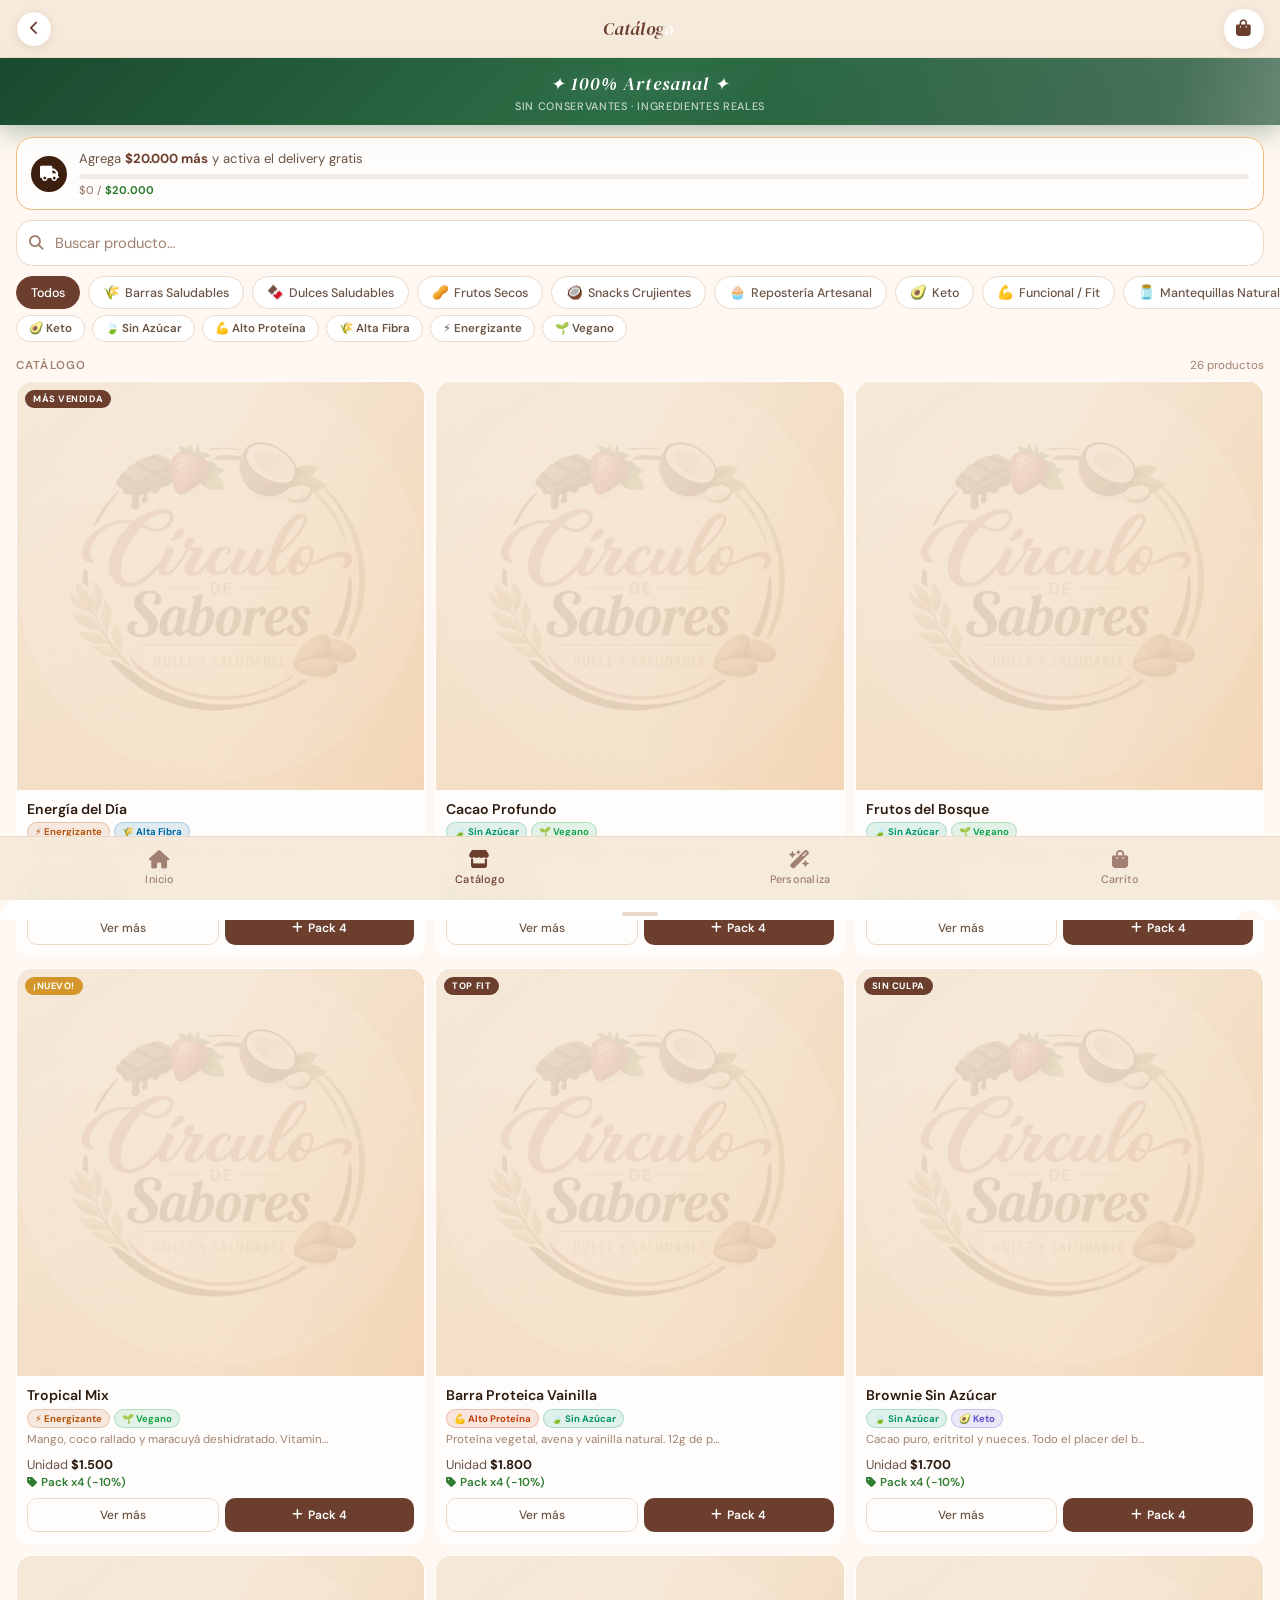
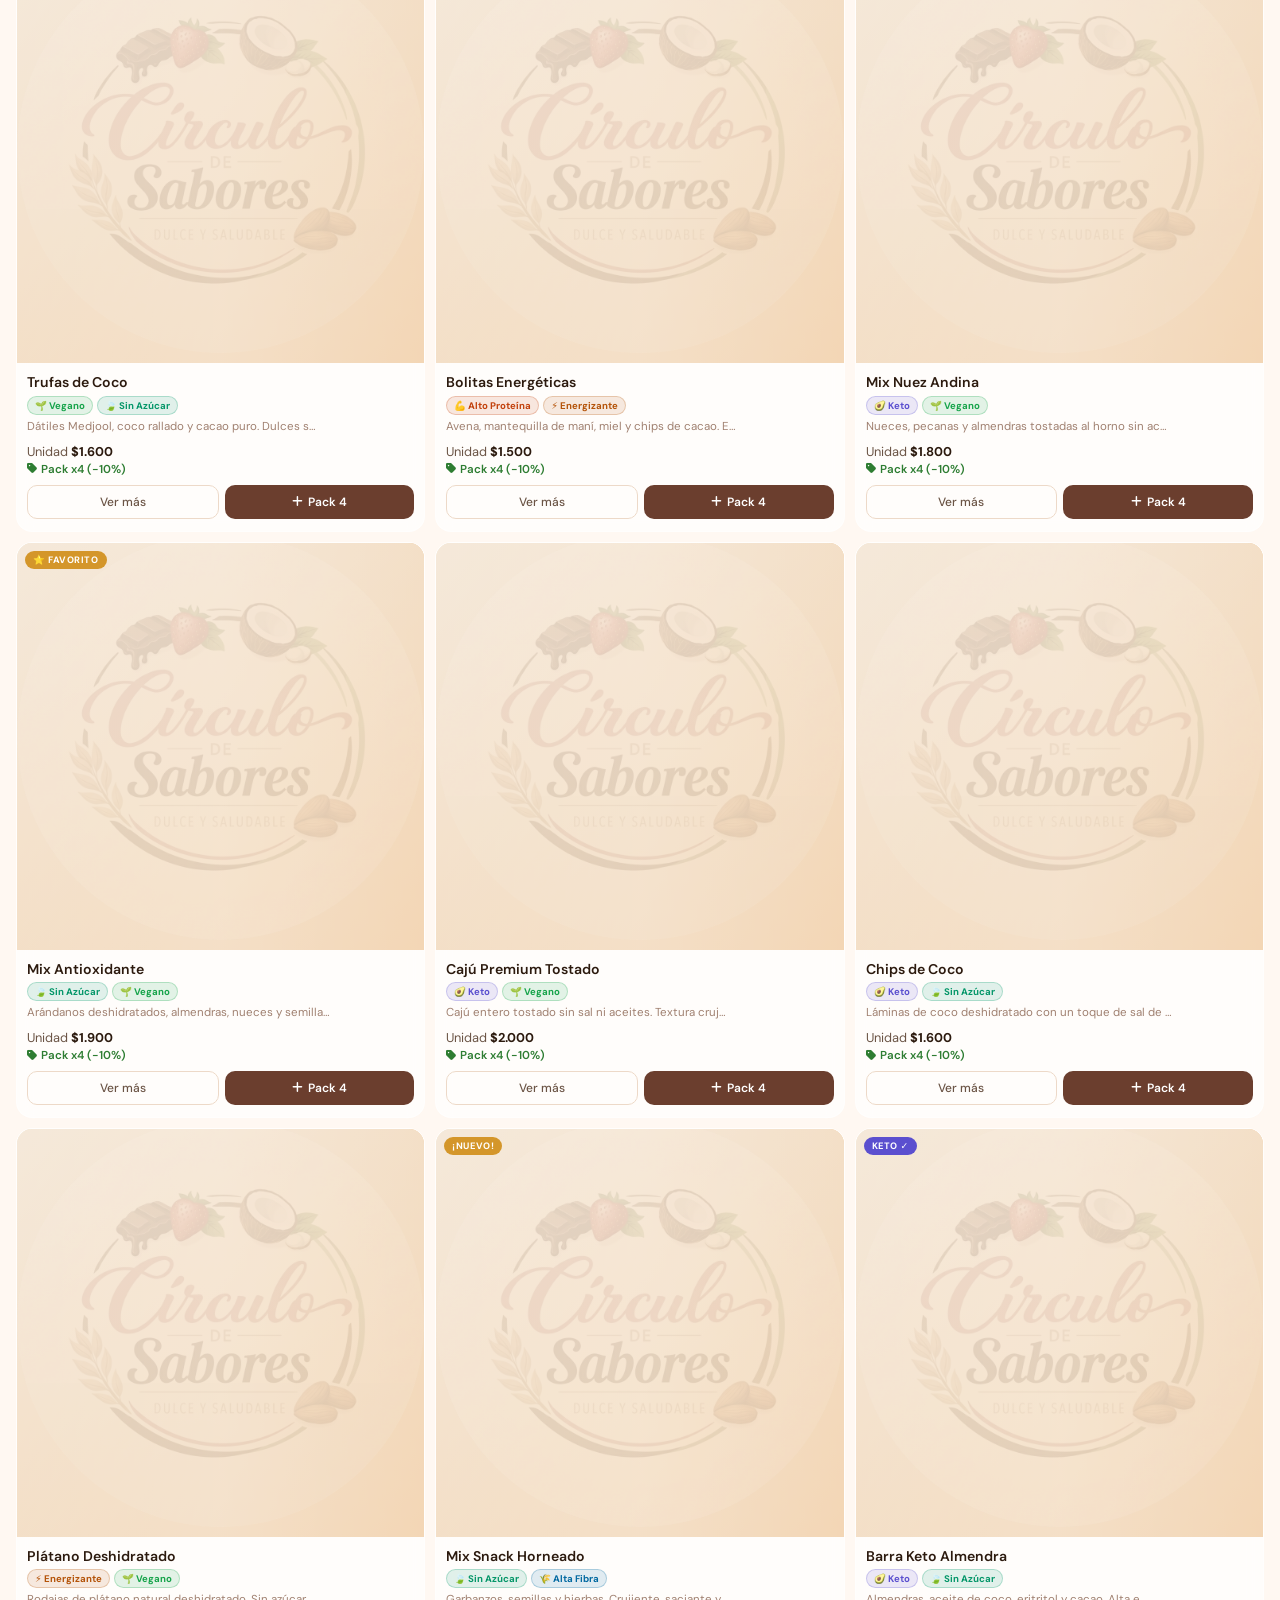
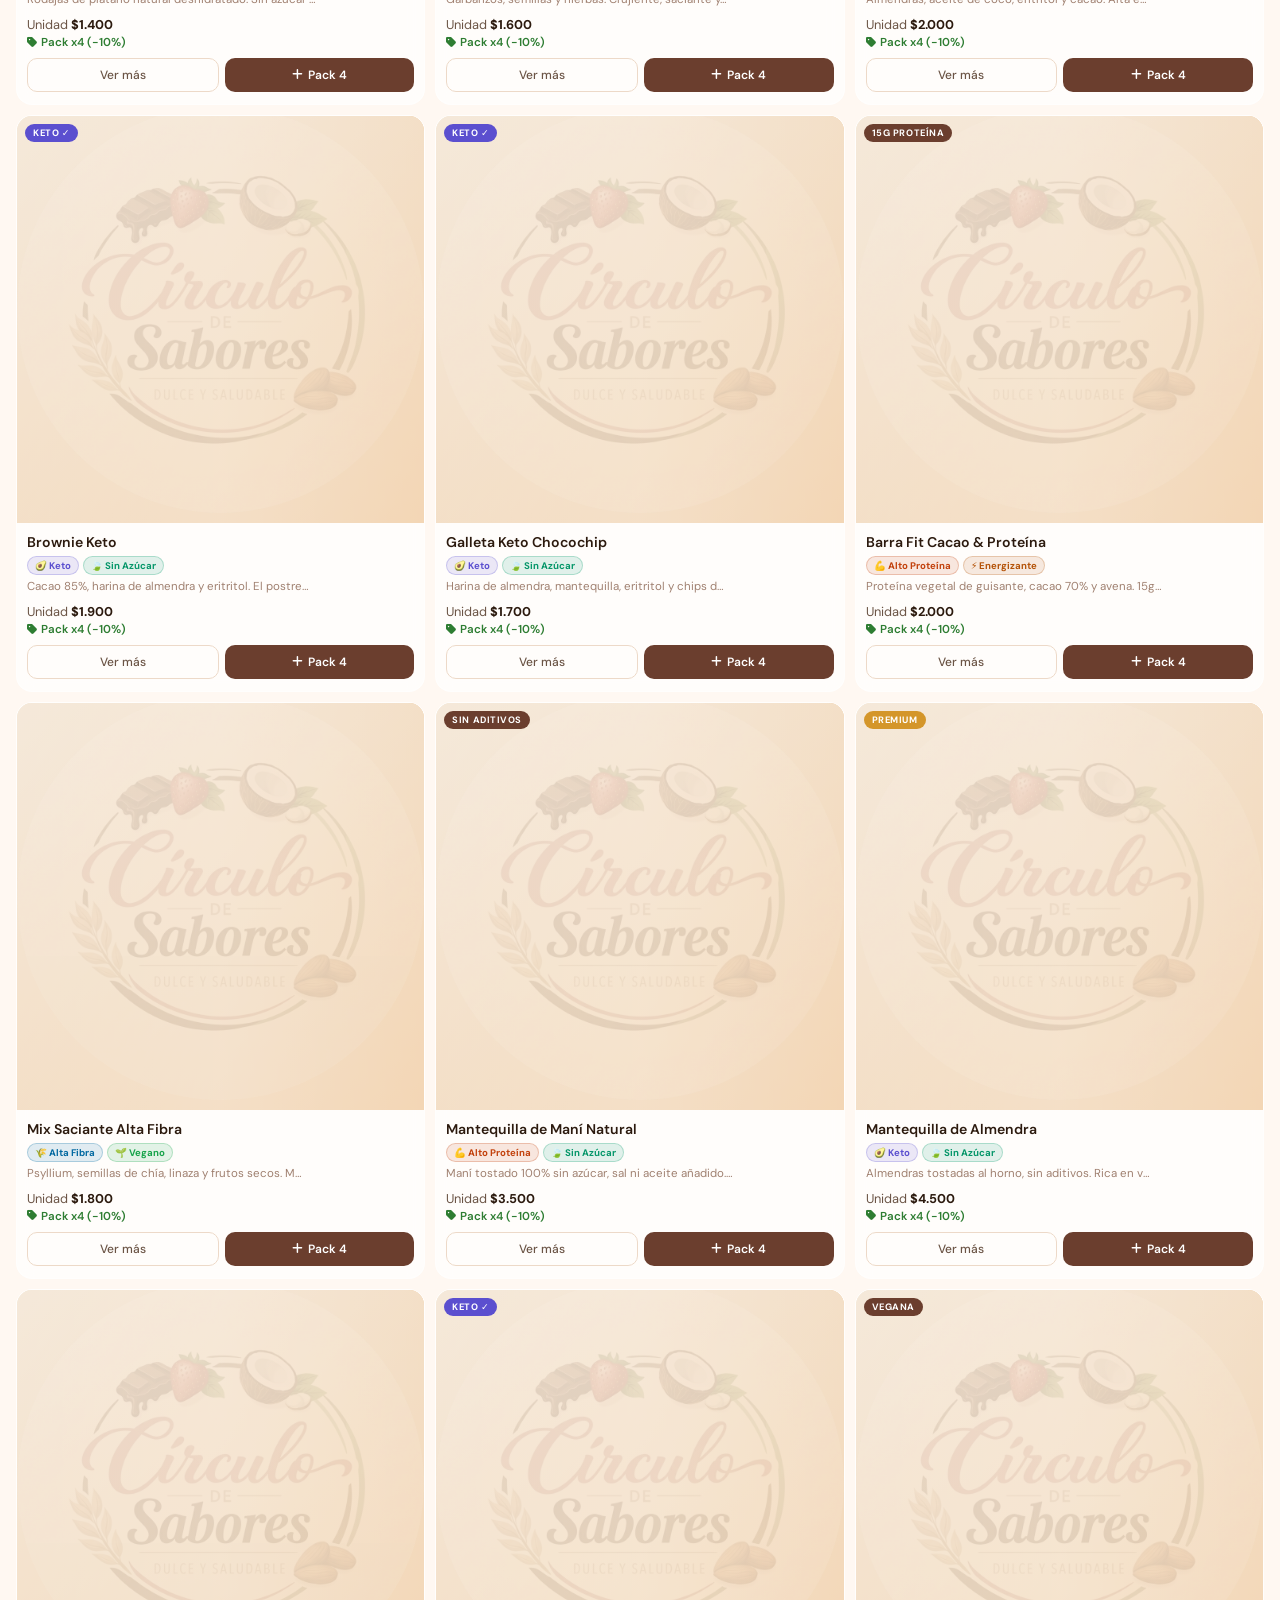
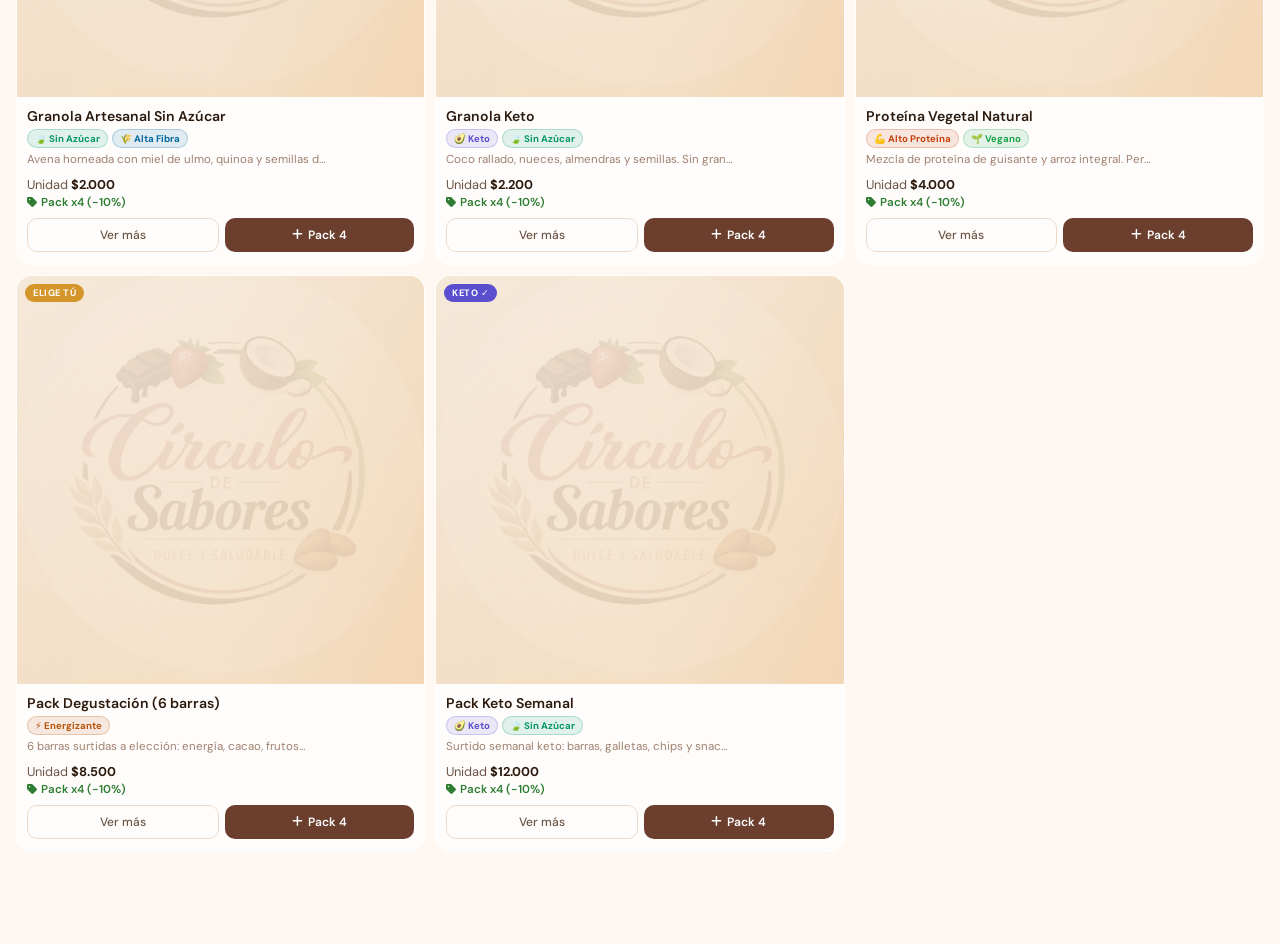
==== catalogo.html @ 99e98759 "Add files via upload" ====
<!DOCTYPE html>
<html lang="es">
<head>
  <meta charset="UTF-8" />
  <meta name="viewport" content="width=device-width, initial-scale=1.0, maximum-scale=1.0, user-scalable=no" />
  <meta name="theme-color" content="#F5E9DA" />
  <meta name="apple-mobile-web-app-capable" content="yes" />
  <title>Catálogo — Círculo de Sabores</title>
  <link rel="preconnect" href="https://fonts.googleapis.com" />
  <link rel="preconnect" href="https://fonts.gstatic.com" crossorigin />
  <link href="https://fonts.googleapis.com/css2?family=DM+Serif+Display:ital@0;1&family=DM+Sans:wght@300;400;500;600&display=swap" rel="stylesheet" />
  <link rel="stylesheet" href="https://cdnjs.cloudflare.com/ajax/libs/font-awesome/6.5.0/css/all.min.css" />
  <link rel="stylesheet" href="styles.css" />
  <style>
    html, body { overflow: auto !important; height: auto !important; }
    .page-scroll { padding-top: var(--navbar-h); padding-bottom: calc(var(--footer-h) + 8px); min-height: 100vh; background: var(--bg); }
    .nav-back-btn { width:36px;height:36px;border-radius:50%;background:var(--surface);border:1px solid var(--border);display:flex;align-items:center;justify-content:center;color:var(--primary);font-size:.88rem;box-shadow:var(--shadow-s);text-decoration:none; }
    .delivery-banner { margin: 12px 16px 0; }
    .sticky-filters { position:sticky;top:var(--navbar-h);z-index:50;background:var(--bg);padding-bottom:4px; }
    .delivery-highlight { color:var(--success); }
    /* modal */
    .modal-backdrop { position:fixed;inset:0;background:rgba(0,0,0,.48);z-index:400;display:none;backdrop-filter:blur(3px);-webkit-backdrop-filter:blur(3px); }
    .modal-backdrop.open { display:block; }
    .product-modal { position:fixed;bottom:0;left:0;right:0;background:var(--surface);border-radius:var(--r-l) var(--r-l) 0 0;z-index:401;max-height:92vh;overflow-y:auto;transform:translateY(100%);transition:transform .35s cubic-bezier(.4,0,.2,1);scrollbar-width:none;padding-bottom:env(safe-area-inset-bottom); }
    .product-modal::-webkit-scrollbar { display:none; }
    .product-modal.open { transform:translateY(0); }
    .modal-handle-wrap { display:flex;justify-content:center;padding:12px 0 4px;position:sticky;top:0;background:var(--surface);z-index:2; }
    .modal-handle { width:36px;height:4px;border-radius:2px;background:var(--border); }
    .modal-close-btn { position:absolute;top:10px;right:14px;width:32px;height:32px;border-radius:50%;background:var(--bg);color:var(--text-3);display:flex;align-items:center;justify-content:center;font-size:.85rem;z-index:3; }
    .modal-img { width:100%;aspect-ratio:4/3;background:linear-gradient(140deg,var(--navbar) 0%,var(--accent-l) 100%);overflow:hidden;position:relative;display:flex;align-items:center;justify-content:center; }
    .modal-img img { width:100%;height:100%;object-fit:cover;position:absolute;inset:0; }
    .modal-body { padding:18px 16px 24px; }
    /* footer nav */
    .page-footer-nav { position:fixed;bottom:0;left:0;right:0;height:var(--footer-h);background:rgba(245,233,218,.95);backdrop-filter:blur(8px);-webkit-backdrop-filter:blur(8px);display:flex;align-items:center;justify-content:space-around;border-top:1px solid var(--border);z-index:100;padding-bottom:env(safe-area-inset-bottom); }
    .page-foot-btn { flex:1;height:100%;display:flex;flex-direction:column;align-items:center;justify-content:center;gap:3px;color:var(--text-3);font-size:.68rem;font-weight:500;letter-spacing:.02em;position:relative;text-decoration:none; }
    .page-foot-btn i { font-size:1.15rem; }
    .page-foot-btn.active { color:var(--primary); }
    .page-foot-badge { position:absolute;top:8px;right:calc(50% - 18px);min-width:16px;height:16px;background:var(--primary);color:#fff;border-radius:8px;font-size:.6rem;font-weight:700;display:flex;align-items:center;justify-content:center;padding:0 3px; }
    .page-foot-badge.hidden { display:none; }
    /* artesanal */
    .artesanal-block { position:relative;overflow:hidden;background:linear-gradient(135deg,#1a4a2e 0%,#2d6e46 50%,#1a4a2e 100%);padding:14px 20px 12px;display:flex;flex-direction:column;align-items:center;justify-content:center;text-align:center;gap:3px;animation:artesanal-levitate 3.2s ease-in-out infinite;box-shadow:0 6px 28px rgba(26,74,46,.35); }
    .artesanal-shimmer { position:absolute;inset:0;z-index:1;pointer-events:none;background:linear-gradient(105deg,transparent 30%,rgba(255,255,255,.18) 46%,rgba(255,255,255,.32) 50%,rgba(255,255,255,.18) 54%,transparent 70%);background-size:200% 100%;animation:shimmer-slide 2.8s ease-in-out infinite; }
    @keyframes shimmer-slide { 0%{background-position:200% 0}100%{background-position:-200% 0} }
    @keyframes artesanal-levitate { 0%,100%{transform:translateY(0);box-shadow:0 6px 28px rgba(26,74,46,.35)}50%{transform:translateY(-3px);box-shadow:0 12px 38px rgba(26,74,46,.48)} }
    .artesanal-text { position:relative;z-index:2;font-family:var(--font-display);font-style:italic;font-size:1.1rem;color:#fff;text-shadow:0 0 20px rgba(255,255,255,.3); }
    .artesanal-sub { position:relative;z-index:2;font-size:.68rem;color:rgba(255,255,255,.72);font-weight:500;letter-spacing:.06em;text-transform:uppercase; }
  </style>
</head>
<body>

  <nav class="navbar">
    <a href="index.html" class="nav-back-btn" aria-label="Volver"><i class="fa-solid fa-chevron-left"></i></a>
    <span class="nav-brand-text" style="font-family:var(--font-display);font-style:italic;color:var(--primary);font-size:1.1rem">Catálogo</span>
    <div class="nav-actions">
      <div id="cart-badge-nav" class="cart-badge-nav hidden">0</div>
      <a href="index.html" class="nav-btn" aria-label="Carrito" style="text-decoration:none"><i class="fa-solid fa-bag-shopping"></i></a>
    </div>
  </nav>

  <div class="page-scroll">
    <div class="artesanal-block">
      <div class="artesanal-shimmer"></div>
      <span class="artesanal-text">✦ 100% Artesanal ✦</span>
      <span class="artesanal-sub">Sin conservantes · Ingredientes reales</span>
    </div>

    <div class="delivery-banner" id="delivery-banner">
      <div class="db-icon-wrap"><i class="fa-solid fa-truck"></i></div>
      <div class="db-right">
        <div class="db-text" id="db-text">Agrega <strong>$20.000</strong> para activar el delivery gratis</div>
        <div class="db-progress-track"><div class="db-progress-fill" id="db-fill" style="width:0%"></div></div>
        <div class="db-progress-label" id="db-label">$0 / $20.000</div>
      </div>
    </div>

    <div class="sticky-filters">
      <div class="search-wrap">
        <div class="search-inner">
          <i class="fa-solid fa-magnifying-glass"></i>
          <input type="text" class="search-input" placeholder="Buscar producto…" id="search-input" />
          <button class="search-clear" id="search-clear" onclick="CatPage.clearSearch()" style="display:none"><i class="fa-solid fa-xmark"></i></button>
        </div>
      </div>
      <div class="filters-wrap cat-filters" id="cat-filters"></div>
      <div class="tag-filters-wrap" id="tag-filters"></div>
    </div>

    <div class="section-label-row" style="padding:4px 16px 8px">
      <span class="section-label" id="section-label-text">Catálogo</span>
      <span class="section-count" id="section-count">0 productos</span>
    </div>

    <div class="products-grid" id="products-grid" style="padding:0 16px 20px"></div>
  </div>

  <div class="modal-backdrop" id="modal-backdrop" onclick="CatPage.closeModal()"></div>
  <div class="product-modal" id="product-modal">
    <div class="modal-handle-wrap">
      <div class="modal-handle"></div>
      <button class="modal-close-btn" onclick="CatPage.closeModal()"><i class="fa-solid fa-xmark"></i></button>
    </div>
    <div id="modal-content"></div>
  </div>

  <footer class="page-footer-nav">
    <a href="index.html" class="page-foot-btn"><i class="fa-solid fa-house"></i><span>Inicio</span></a>
    <a href="catalogo.html" class="page-foot-btn active"><i class="fa-solid fa-store"></i><span>Catálogo</span></a>
    <a href="personalizados.html" class="page-foot-btn"><i class="fa-solid fa-wand-magic-sparkles"></i><span>Personaliza</span></a>
    <a href="catalogo.html" class="page-foot-btn" id="foot-cart-link" onclick="window.scrollTo({top:document.body.scrollHeight,behavior:'smooth'});return false;">
      <i class="fa-solid fa-bag-shopping"></i><span>Carrito</span>
      <span class="page-foot-badge hidden" id="foot-cart-count">0</span>
    </a>
  </footer>

  <script src="data-layer.js"></script>
  <script>
  'use strict';
  const TAGS={keto:{label:'Keto',icon:'🥑',color:'#5b4fcf'},sin_azucar:{label:'Sin Azúcar',icon:'🍃',color:'#059669'},alto_proteina:{label:'Alto Proteína',icon:'💪',color:'#c2410c'},alta_fibra:{label:'Alta Fibra',icon:'🌾',color:'#0369a1'},energizante:{label:'Energizante',icon:'⚡',color:'#b45309'},vegano:{label:'Vegano',icon:'🌱',color:'#16a34a'}};
  const CATEGORY_META={todos:{label:'Todos',emoji:'🌿'},barras:{label:'Barras Saludables',emoji:'🌾'},dulces:{label:'Dulces Saludables',emoji:'🍫'},frutos:{label:'Frutos Secos',emoji:'🥜'},snacks:{label:'Snacks Crujientes',emoji:'🥥'},reposteria:{label:'Repostería Artesanal',emoji:'🧁'},keto:{label:'Keto',emoji:'🥑'},funcional:{label:'Funcional / Fit',emoji:'💪'},mantequillas:{label:'Mantequillas Naturales',emoji:'🫙'},granolas:{label:'Granolas y Desayunos',emoji:'🥣'},superfoods:{label:'Superfoods',emoji:'✨'},packs:{label:'Packs y Combos',emoji:'📦'}};
  const BASE_PRODUCTS=[
    {id:'bar-energia',name:'Energía del Día',category:'barras',emoji:'🌾',desc:'Avena, miel de ulmo, semillas de chía y frutos secos. Energía real sin azúcar refinada.',priceUnit:1500,pricePack4:5400,pricePack8:10000,badge:'Más vendida',badgeStyle:'',tags:['energizante','alta_fibra'],attrs:['Sin conservantes','Artesanal']},
    {id:'bar-cacao',name:'Cacao Profundo',category:'barras',emoji:'🍫',desc:'Cacao 70%, avellanas y dátiles. Antioxidantes naturales en cada mordida.',priceUnit:1600,pricePack4:5760,pricePack8:10560,badge:null,badgeStyle:'',tags:['sin_azucar','vegano'],attrs:['Cacao ≥70%','Sin azúcar añadida']},
    {id:'bar-frutos',name:'Frutos del Bosque',category:'barras',emoji:'🫐',desc:'Arándanos, frambuesas liofilizadas y semillas de linaza. Fresco y nutritivo.',priceUnit:1600,pricePack4:5760,pricePack8:10560,badge:null,badgeStyle:'',tags:['sin_azucar','vegano','alta_fibra'],attrs:['Sin azúcar añadida','Antioxidante']},
    {id:'bar-tropical',name:'Tropical Mix',category:'barras',emoji:'🥭',desc:'Mango, coco rallado y maracuyá deshidratado. Vitamina C en forma de snack.',priceUnit:1500,pricePack4:5400,pricePack8:10000,badge:'¡Nuevo!',badgeStyle:'badge-gold',tags:['energizante','vegano'],attrs:['Sin fritura','Deshidratado natural']},
    {id:'bar-proteica',name:'Barra Proteica Vainilla',category:'barras',emoji:'💛',desc:'Proteína vegetal, avena y vainilla natural. 12g de proteína por barra.',priceUnit:1800,pricePack4:6480,pricePack8:11880,badge:'Top Fit',badgeStyle:'',tags:['alto_proteina','sin_azucar'],attrs:['12g proteína','Sin azúcar añadida']},
    {id:'dulce-brownie',name:'Brownie Sin Azúcar',category:'dulces',emoji:'🟫',desc:'Cacao puro, eritritol y nueces. Todo el placer del brownie sin el azúcar.',priceUnit:1700,pricePack4:6120,pricePack8:11220,badge:'Sin culpa',badgeStyle:'',tags:['sin_azucar','keto'],attrs:['Sin azúcar','Apto keto']},
    {id:'dulce-trufas',name:'Trufas de Coco',category:'dulces',emoji:'🤍',desc:'Dátiles Medjool, coco rallado y cacao puro. Dulces sin procesar.',priceUnit:1600,pricePack4:5760,pricePack8:10560,badge:null,badgeStyle:'',tags:['vegano','sin_azucar'],attrs:['100% Natural','Vegano']},
    {id:'dulce-bolitas',name:'Bolitas Energéticas',category:'dulces',emoji:'⚡',desc:'Avena, mantequilla de maní, miel y chips de cacao. El snack perfecto pre-entreno.',priceUnit:1500,pricePack4:5400,pricePack8:10000,badge:null,badgeStyle:'',tags:['alto_proteina','energizante'],attrs:['Pre-entreno','Sin aditivos']},
    {id:'frutos-nuez',name:'Mix Nuez Andina',category:'frutos',emoji:'🥜',desc:'Nueces, pecanas y almendras tostadas al horno sin aceites añadidos.',priceUnit:1800,pricePack4:6480,pricePack8:11880,badge:null,badgeStyle:'',tags:['keto','vegano','alto_proteina'],attrs:['Sin aceites','Horneado']},
    {id:'frutos-antioxidante',name:'Mix Antioxidante',category:'frutos',emoji:'🍇',desc:'Arándanos deshidratados, almendras, nueces y semillas de calabaza.',priceUnit:1900,pricePack4:6840,pricePack8:12540,badge:'⭐ Favorito',badgeStyle:'badge-gold',tags:['sin_azucar','vegano'],attrs:['Antioxidante','Sin azúcar añadida']},
    {id:'frutos-caju',name:'Cajú Premium Tostado',category:'frutos',emoji:'🌰',desc:'Cajú entero tostado sin sal ni aceites. Textura crujiente y sabor suave.',priceUnit:2000,pricePack4:7200,pricePack8:13200,badge:null,badgeStyle:'',tags:['keto','vegano'],attrs:['Sin sal','Sin aceites']},
    {id:'snack-chips-coco',name:'Chips de Coco',category:'snacks',emoji:'🥥',desc:'Láminas de coco deshidratado con un toque de sal de mar. Crujiente e irresistible.',priceUnit:1600,pricePack4:5760,pricePack8:10560,badge:null,badgeStyle:'',tags:['keto','sin_azucar','vegano'],attrs:['Sin fritura','Keto']},
    {id:'snack-platano',name:'Plátano Deshidratado',category:'snacks',emoji:'🍌',desc:'Rodajas de plátano natural deshidratado. Sin azúcar añadida, sin sulfitos.',priceUnit:1400,pricePack4:5040,pricePack8:9240,badge:null,badgeStyle:'',tags:['energizante','vegano'],attrs:['Sin sulfitos','Natural']},
    {id:'snack-mix-horneado',name:'Mix Snack Horneado',category:'snacks',emoji:'🫘',desc:'Garbanzos, semillas y hierbas. Crujiente, saciante y sin fritura.',priceUnit:1600,pricePack4:5760,pricePack8:10560,badge:'¡Nuevo!',badgeStyle:'badge-gold',tags:['sin_azucar','alta_fibra','vegano'],attrs:['Sin fritura','Alta fibra']},
    {id:'keto-barra',name:'Barra Keto Almendra',category:'keto',emoji:'🥑',desc:'Almendras, aceite de coco, eritritol y cacao. Alta en grasas buenas y low-carb.',priceUnit:2000,pricePack4:7200,pricePack8:13200,badge:'Keto ✓',badgeStyle:'badge-keto',tags:['keto','sin_azucar','alto_proteina'],attrs:['Low-carb','Alto en grasas buenas']},
    {id:'keto-brownie',name:'Brownie Keto',category:'keto',emoji:'🟤',desc:'Cacao 85%, harina de almendra y eritritol. El postre keto que realmente satisface.',priceUnit:1900,pricePack4:6840,pricePack8:12540,badge:'Keto ✓',badgeStyle:'badge-keto',tags:['keto','sin_azucar'],attrs:['Low-carb','Sin gluten']},
    {id:'keto-galleta',name:'Galleta Keto Chocochip',category:'keto',emoji:'🍪',desc:'Harina de almendra, mantequilla, eritritol y chips de cacao sin azúcar.',priceUnit:1700,pricePack4:6120,pricePack8:11220,badge:'Keto ✓',badgeStyle:'badge-keto',tags:['keto','sin_azucar'],attrs:['Sin gluten','Low-carb']},
    {id:'fit-barra-cacao',name:'Barra Fit Cacao & Proteína',category:'funcional',emoji:'💪',desc:'Proteína vegetal de guisante, cacao 70% y avena. 15g de proteína por barra.',priceUnit:2000,pricePack4:7200,pricePack8:13200,badge:'15g Proteína',badgeStyle:'',tags:['alto_proteina','energizante','sin_azucar'],attrs:['15g proteína','Pre/post entreno']},
    {id:'fit-mix-fibra',name:'Mix Saciante Alta Fibra',category:'funcional',emoji:'🌾',desc:'Psyllium, semillas de chía, linaza y frutos secos. Máxima saciedad natural.',priceUnit:1800,pricePack4:6480,pricePack8:11880,badge:null,badgeStyle:'',tags:['alta_fibra','vegano','keto'],attrs:['Alta fibra','Saciante']},
    {id:'mant-mani',name:'Mantequilla de Maní Natural',category:'mantequillas',emoji:'🫙',desc:'Maní tostado 100% sin azúcar, sal ni aceite añadido. Solo maní, todo el sabor.',priceUnit:3500,pricePack4:12600,pricePack8:23100,badge:'Sin aditivos',badgeStyle:'',tags:['alto_proteina','sin_azucar','vegano'],attrs:['100% maní','Sin azúcar añadida']},
    {id:'mant-almendra',name:'Mantequilla de Almendra',category:'mantequillas',emoji:'🤎',desc:'Almendras tostadas al horno, sin aditivos. Rica en vitamina E y magnesio.',priceUnit:4500,pricePack4:16200,pricePack8:29700,badge:'Premium',badgeStyle:'badge-gold',tags:['keto','sin_azucar','alto_proteina'],attrs:['Keto','Sin azúcar añadida']},
    {id:'gran-artesanal',name:'Granola Artesanal Sin Azúcar',category:'granolas',emoji:'🌿',desc:'Avena horneada con miel de ulmo, quinoa y semillas de maravilla. Crujiente natural.',priceUnit:2000,pricePack4:7200,pricePack8:13200,badge:null,badgeStyle:'',tags:['sin_azucar','alta_fibra'],attrs:['Sin azúcar añadida','Horneada']},
    {id:'gran-keto',name:'Granola Keto',category:'granolas',emoji:'🥥',desc:'Coco rallado, nueces, almendras y semillas. Sin granos, sin azúcar, 100% keto.',priceUnit:2200,pricePack4:7920,pricePack8:14520,badge:'Keto ✓',badgeStyle:'badge-keto',tags:['keto','sin_azucar','vegano'],attrs:['Sin granos','Low-carb']},
    {id:'super-proteina',name:'Proteína Vegetal Natural',category:'superfoods',emoji:'💚',desc:'Mezcla de proteína de guisante y arroz integral. Perfil aminoácido completo.',priceUnit:4000,pricePack4:14400,pricePack8:26400,badge:'Vegana',badgeStyle:'',tags:['alto_proteina','vegano','sin_azucar'],attrs:['Proteína completa','Vegano']},
    {id:'pack-degustacion',name:'Pack Degustación (6 barras)',category:'packs',emoji:'📦',desc:'6 barras surtidas a elección: energía, cacao, frutos del bosque y más.',priceUnit:8500,pricePack4:30600,pricePack8:56100,badge:'Elige tú',badgeStyle:'badge-gold',tags:['energizante'],attrs:['6 sabores','Personalizable']},
    {id:'pack-keto-semanal',name:'Pack Keto Semanal',category:'packs',emoji:'🥑',desc:'Surtido semanal keto: barras, galletas, chips y snack. Todo lo que necesitas.',priceUnit:12000,pricePack4:43200,pricePack8:79200,badge:'Keto ✓',badgeStyle:'badge-keto',tags:['keto','sin_azucar'],attrs:['7 productos','Keto garantizado']},
  ];

  const DELIVERY_FREE_THRESHOLD = 20000;
  const $  = (s,c=document) => c.querySelector(s);
  const $$ = (s,c=document) => [...c.querySelectorAll(s)];
  const fmt = n => '$' + n.toLocaleString('es-CL');

  function getPackInfo(p,type){const m={unit:{units:1,price:p.priceUnit,label:'1 unidad'},pack4:{units:4,price:p.pricePack4,label:'Pack x4'},pack8:{units:8,price:p.pricePack8,label:'Pack x8'}};return m[type]||m.unit;}

  const CatCart={
    _items:[],
    load(){CatCart._items=DataLayer.cart.load();},
    save(){DataLayer.cart.save(CatCart._items);},
    total(){return CatCart._items.reduce((s,i)=>s+i.priceTotal,0);},
    count(){return CatCart._items.reduce((s,i)=>s+i.qty,0);},
    add(p,type,qty){const info=getPackInfo(p,type);const ex=CatCart._items.find(i=>i.id===p.id&&i.type===type);if(ex){ex.qty+=qty;ex.units=ex.qty*info.units;ex.priceTotal=ex.qty*info.price;}else{CatCart._items.push({id:p.id,name:p.name,emoji:p.emoji,type,typeLabel:info.label,qty,units:qty*info.units,priceUnit:info.price,priceTotal:qty*info.price});}CatCart.save();CatPage.refreshBadge();CatPage.refreshDeliveryBanner();}
  };

  const CatState={searchQuery:'',activeCategory:'todos',activeTag:null,modalProduct:null,modalType:'unit',modalQty:1};

  function showCatToast(msg,icon='✓'){$$('.toast').forEach(t=>t.remove());const el=document.createElement('div');el.className='toast';el.innerHTML=`<span>${icon}</span><span>${msg}</span>`;document.body.appendChild(el);setTimeout(()=>el.remove(),2100);}

  const CatPage={
    init(){
      DataLayer.init();
      CatCart.load();
      CatPage.renderCategoryFilters();
      CatPage.renderTagFilters();
      CatPage.renderGrid();
      CatPage.refreshBadge();
      CatPage.refreshDeliveryBanner();
      const inp=$('#search-input');
      if(inp)inp.addEventListener('input',e=>{CatState.searchQuery=e.target.value;$('#search-clear').style.display=e.target.value?'flex':'none';CatPage.renderGrid();});
    },
    refreshBadge(){const c=CatCart.count();const nb=$('#cart-badge-nav');const fb=$('#foot-cart-count');if(nb){nb.textContent=c;nb.classList.toggle('hidden',c===0);}if(fb){fb.textContent=c;fb.classList.toggle('hidden',c===0);}},
    refreshDeliveryBanner(){
      const total=CatCart.total();const isFree=total>=DELIVERY_FREE_THRESHOLD;const remaining=Math.max(0,DELIVERY_FREE_THRESHOLD-total);const progress=Math.min(100,(total/DELIVERY_FREE_THRESHOLD)*100);
      const banner=$('#delivery-banner');if(banner)banner.className='delivery-banner'+(isFree?' unlocked':'');
      const icon=banner?.querySelector('.db-icon-wrap i');if(icon)icon.className=`fa-solid fa-${isFree?'circle-check':'truck'}`;
      const textEl=$('#db-text');if(textEl)textEl.innerHTML=isFree?`<strong>¡Delivery gratis activado! 🎉</strong> Tu pedido supera los <strong style="color:var(--success)">$20.000</strong>`:`Agrega <strong>$${remaining.toLocaleString('es-CL')} más</strong> y activa el delivery gratis`;
      const fill=$('#db-fill');if(fill)fill.style.width=progress+'%';
      const label=$('#db-label');if(label)label.innerHTML=`$${total.toLocaleString('es-CL')} / <strong style="color:var(--success)">$20.000</strong>`;
    },
    renderCategoryFilters(){
      const wrap=$('#cat-filters');if(!wrap)return;
      wrap.innerHTML=Object.keys(CATEGORY_META).map(c=>{const meta=CATEGORY_META[c];const isAll=c==='todos';return`<button class="filter-btn ${CatState.activeCategory===c?'active':''}" data-cat="${c}" onclick="CatPage.setCategory('${c}')">${!isAll?`<span class="filter-emoji">${meta.emoji}</span> `:''} ${isAll?'Todos':meta.label}</button>`;}).join('');
    },
    renderTagFilters(){
      const wrap=$('#tag-filters');if(!wrap)return;
      wrap.innerHTML=Object.entries(TAGS).map(([key,tag])=>`<button class="tag-filter-btn ${CatState.activeTag===key?'active':''}" data-tag="${key}" onclick="CatPage.toggleTag('${key}')" style="--tag-color:${tag.color}">${tag.icon} ${tag.label}</button>`).join('');
    },
    setCategory(cat){
      CatState.activeCategory=cat;
      $$('.filter-btn').forEach(b=>b.classList.toggle('active',b.dataset.cat===cat));
      const lbl=$('#section-label-text');if(lbl)lbl.textContent=cat==='todos'?'Catálogo':(CATEGORY_META[cat]?.label||'Catálogo');
      CatPage.renderGrid();
    },
    toggleTag(tag){
      CatState.activeTag=CatState.activeTag===tag?null:tag;
      $$('.tag-filter-btn').forEach(b=>b.classList.toggle('active',b.dataset.tag===CatState.activeTag));
      CatPage.renderGrid();
    },
    clearSearch(){CatState.searchQuery='';const inp=$('#search-input');if(inp)inp.value='';$('#search-clear').style.display='none';CatPage.renderGrid();},
    clearFilters(){CatState.searchQuery='';CatState.activeCategory='todos';CatState.activeTag=null;const inp=$('#search-input');if(inp)inp.value='';$$('.filter-btn').forEach(b=>b.classList.toggle('active',b.dataset.cat==='todos'));$$('.tag-filter-btn').forEach(b=>b.classList.remove('active'));CatPage.renderGrid();},
    renderGrid(){
      const products=DataLayer.products.getActive();const q=CatState.searchQuery.toLowerCase();
      const filtered=products.filter(p=>{const mC=CatState.activeCategory==='todos'||p.category===CatState.activeCategory;const mT=!CatState.activeTag||(p.tags&&p.tags.includes(CatState.activeTag));const mS=!q||p.name.toLowerCase().includes(q)||(p.desc||'').toLowerCase().includes(q);return mC&&mT&&mS;});
      const countEl=$('#section-count');if(countEl)countEl.textContent=`${filtered.length} producto${filtered.length!==1?'s':''}`;
      const grid=$('#products-grid');if(!grid)return;
      if(filtered.length===0){grid.innerHTML=`<div class="no-results" style="grid-column:1/-1"><i class="fa-solid fa-magnifying-glass"></i><p>Sin resultados${CatState.searchQuery?` para "<strong>${CatState.searchQuery}</strong>"`:" para este filtro"}</p><button class="btn-ghost" onclick="CatPage.clearFilters()">Limpiar filtros</button></div>`;return;}
      grid.innerHTML=filtered.map(p=>CatPage._cardHTML(p)).join('');
    },
    _cardHTML(p){
      const disc4=Math.round((1-p.pricePack4/(p.priceUnit*4))*100);const imgPath=`images/productos/${p.id}/1.jpg`;
      const tagPills=(p.tags||[]).slice(0,2).map(t=>{const tag=TAGS[t];return tag?`<span class="card-tag-pill" style="--tag-color:${tag.color}">${tag.icon} ${tag.label}</span>`:''}).join('');
      return`<div class="product-card" onclick="CatPage.openModal('${p.id}')">${p.badge?`<span class="card-badge ${p.badgeStyle||''}">${p.badge}</span>`:''}<div class="card-img-placeholder"><img src="${imgPath}" alt="${p.name}" loading="lazy" onerror="this.style.display='none';this.nextElementSibling.style.display='flex'"/><div class="card-img-fallback" style="display:none"><img src="images/logo.png" class="fallback-logo" alt=""/><div class="fallback-beige-overlay"></div><span class="fallback-nophoto">No-Photo</span></div></div><div class="card-body"><div class="card-name">${p.name}</div>${tagPills?`<div class="card-tags">${tagPills}</div>`:''}<div class="card-desc">${(p.desc||'').substring(0,52)}…</div><div class="card-pricing"><div class="card-price-unit">Unidad <span>${fmt(p.priceUnit)}</span></div>${disc4>0?`<div class="card-price-pack"><i class="fa-solid fa-tag"></i> Pack x4 (−${disc4}%)</div>`:''}</div><div class="card-actions"><button class="btn-card-detail" onclick="event.stopPropagation();CatPage.openModal('${p.id}')">Ver más</button><button class="btn-card-add" onclick="event.stopPropagation();CatPage.quickAdd('${p.id}')"><i class="fa-solid fa-plus"></i> Pack 4</button></div></div></div>`;
    },
    quickAdd(id){const p=DataLayer.products.getById(id);if(!p)return;CatCart.add(p,'pack4',1);showCatToast(`Pack x4 de ${p.name} agregado`,'✓');},
    openModal(id){
      const p=DataLayer.products.getById(id);if(!p)return;
      CatState.modalProduct=p;CatState.modalType='unit';CatState.modalQty=1;
      CatPage._renderModal();
      $('#product-modal')?.classList.add('open');
      $('#modal-backdrop')?.classList.add('open');
      document.body.style.overflow='hidden';
    },
    closeModal(){$('#product-modal')?.classList.remove('open');$('#modal-backdrop')?.classList.remove('open');document.body.style.overflow='';},
    _renderModal(){
      const p=CatState.modalProduct;if(!p)return;const type=CatState.modalType;const qty=CatState.modalQty;const info=getPackInfo(p,type);const total=info.price*qty;
      const disc4=Math.round((1-p.pricePack4/(p.priceUnit*4))*100);const disc8=Math.round((1-p.pricePack8/(p.priceUnit*8))*100);const imgPath=`images/productos/${p.id}/1.jpg`;
      const tagChips=(p.tags||[]).map(t=>{const tag=TAGS[t];return tag?`<span class="product-tag-chip" style="--tag-color:${tag.color}">${tag.icon} ${tag.label}</span>`:''}).join('');
      const typeBtn=(t,lbl,q,price,save)=>`<div class="type-btn ${type===t?'selected':''}" onclick="CatPage.selectModalType('${t}')"><div class="tb-label">${lbl}</div><div class="tb-qty">${q}</div><div class="tb-price">${fmt(price)}</div>${save?`<div class="tb-save">−${save}%</div>`:''}</div>`;
      const content=$('#modal-content');if(!content)return;
      content.innerHTML=`<div class="modal-img"><img src="${imgPath}" alt="${p.name}" onerror="this.style.display='none';this.nextElementSibling.style.display='flex'"/><div class="card-img-fallback" style="display:none;width:100%;height:100%"><img src="images/logo.png" class="fallback-logo fallback-logo-lg" alt=""/><div class="fallback-beige-overlay"></div><span class="fallback-nophoto">No-Photo</span></div></div><div class="modal-body"><div class="product-meta-row"><span class="product-category-tag">${CATEGORY_META[p.category]?.emoji||''} ${CATEGORY_META[p.category]?.label||p.category}</span>${tagChips}</div><h2 class="product-name">${p.name}</h2>${(p.attrs||[]).length?`<div class="product-attrs">${(p.attrs||[]).map(a=>`<span class="product-attr-pill">${a}</span>`).join('')}</div>`:''}<p class="product-desc">${p.desc}</p><div class="type-selector">${typeBtn('unit','Unidad','1 ud.',p.priceUnit,0)}${typeBtn('pack4','Pack','4 uds.',p.pricePack4,disc4)}${typeBtn('pack8','Pack','8 uds.',p.pricePack8,disc8)}</div><div class="counter-row"><span class="counter-label">Cantidad</span><div class="counter"><button class="counter-btn" onclick="CatPage.changeModalQty(-1)">−</button><span class="counter-val" id="modal-qty">${qty}</span><button class="counter-btn" onclick="CatPage.changeModalQty(1)">+</button></div></div><div class="total-row"><span class="tr-label">Total</span><span class="tr-amount" id="modal-total">${fmt(total)}</span></div><button class="btn-add-full" id="modal-add-btn" onclick="CatPage.addModalToCart()"><i class="fa-solid fa-bag-shopping"></i> Agregar al carrito · ${fmt(total)}</button><a href="index.html" class="btn-secondary" style="display:flex;align-items:center;justify-content:center;gap:8px;margin-top:10px;text-decoration:none"><i class="fa-solid fa-bag-shopping"></i> Ir al carrito</a></div>`;
    },
    selectModalType(t){CatState.modalType=t;CatState.modalQty=1;CatPage._renderModal();},
    changeModalQty(delta){
      CatState.modalQty=Math.max(1,CatState.modalQty+delta);const p=CatState.modalProduct;const info=getPackInfo(p,CatState.modalType);const total=info.price*CatState.modalQty;
      const qtyEl=$('#modal-qty');const totalEl=$('#modal-total');const addBtn=$('#modal-add-btn');
      if(qtyEl)qtyEl.textContent=CatState.modalQty;if(totalEl)totalEl.textContent=fmt(total);if(addBtn)addBtn.innerHTML=`<i class="fa-solid fa-bag-shopping"></i> Agregar al carrito · ${fmt(total)}`;
    },
    addModalToCart(){
      const p=CatState.modalProduct;if(!p)return;CatCart.add(p,CatState.modalType,CatState.modalQty);const labels={unit:'1 unidad',pack4:'Pack x4',pack8:'Pack x8'};
      showCatToast(`${p.name} (${labels[CatState.modalType]}) agregado`,'🛍️');CatPage.closeModal();
    },
  };
  document.addEventListener('DOMContentLoaded', CatPage.init);
  </script>
</body>
</html>
---- styles.css ----
/* ============================================================
   CÍRCULO DE SABORES — Design System v3.0
   Mobile-first SPA, conversion-optimized
   ============================================================ */

/* ── TOKENS ─────────────────────────────────────────────── */
:root {
  --bg:         #FFF8F2;
  --surface:    #FFFFFF;
  --navbar:     #F5E9DA;
  --primary:    #6B3E2E;
  --primary-h:  #522f22;
  --accent:     #C47741;
  --accent-l:   #F0B97D;
  --gold:       #D4962A;
  --success:    #2E7D32;
  --success-l:  #4CAF50;
  --error:      #C0392B;
  --text:       #2C1A0E;
  --text-2:     #6B5445;
  --text-3:     #A08070;
  --border:     #EDD9C8;
  --beige:      #F5E9DA;
  --keto:       #5b4fcf;
  --shadow-s:   0 2px 8px rgba(107,62,46,.10);
  --shadow-m:   0 6px 24px rgba(107,62,46,.14);
  --shadow-l:   0 12px 40px rgba(107,62,46,.18);
  --r-s:        10px;
  --r-m:        16px;
  --r-l:        24px;
  --r-xl:       32px;
  --navbar-h:   58px;
  --footer-h:   64px;
  --font-display: 'DM Serif Display', Georgia, serif;
  --font-body:    'DM Sans', system-ui, sans-serif;
}

/* ── RESET ───────────────────────────────────────────────── */
*, *::before, *::after { box-sizing: border-box; margin: 0; padding: 0; }
html, body {
  width: 100%; height: 100%;
  overflow: hidden;
  background: var(--bg);
  color: var(--text);
  font-family: var(--font-body);
  font-size: 16px;
  -webkit-font-smoothing: antialiased;
  -webkit-tap-highlight-color: transparent;
}
button { cursor: pointer; border: none; background: none; font-family: inherit; }
input, textarea, select { font-family: inherit; }
img { display: block; max-width: 100%; }

/* ── NAVBAR ──────────────────────────────────────────────── */
.navbar {
  position: fixed; top: 0; left: 0; right: 0;
  height: var(--navbar-h);
  background: rgba(245,233,218,0.92);
  backdrop-filter: blur(12px);
  -webkit-backdrop-filter: blur(12px);
  display: flex; align-items: center; justify-content: space-between;
  padding: 0 16px;
  z-index: 100;
  border-bottom: 1px solid var(--border);
}
.nav-logo-btn {
  background: none; border: none;
  display: flex; align-items: center;
  cursor: pointer; padding: 4px 0;
  user-select: none; -webkit-user-select: none;
}
.nav-brand-text {
  font-family: var(--font-display);
  font-size: 1.15rem;
  letter-spacing: 0.01em;
  font-style: italic;
  background: linear-gradient(
    110deg,
    var(--primary) 40%,
    rgba(255,255,255,.7) 46%,
    rgba(255,255,255,1) 50%,
    rgba(255,255,255,.7) 54%,
    var(--primary) 60%
  );
  background-size: 200% 100%;
  -webkit-background-clip: text;
  background-clip: text;
  -webkit-text-fill-color: transparent;
  animation: nav-shine 3s ease-in-out infinite;
}
@keyframes nav-shine {
  0%   { background-position: 200% 0; }
  100% { background-position: -200% 0; }
}
.nav-actions {
  display: flex; align-items: center; gap: 10px;
  position: relative;
}
.cart-badge-nav {
  position: absolute; top: -6px; right: 30px;
  min-width: 18px; height: 18px;
  background: var(--primary); color: #fff;
  border-radius: 9px;
  font-size: .6rem; font-weight: 700;
  display: flex; align-items: center; justify-content: center;
  padding: 0 4px; z-index: 2;
}
.cart-badge-nav.hidden { display: none; }
.nav-btn {
  width: 40px; height: 40px;
  border-radius: 50%;
  background: var(--surface);
  color: var(--primary);
  font-size: 1.05rem;
  display: flex; align-items: center; justify-content: center;
  box-shadow: var(--shadow-s);
  transition: transform .15s;
}
.nav-btn:active { transform: scale(.92); }
.cart-badge { display: none; }

/* ── HAMBURGER OVERLAY & MENU ────────────────────────────── */
.ham-overlay {
  position: fixed; inset: 0;
  background: rgba(0,0,0,0.45);
  z-index: 200; display: none;
  backdrop-filter: blur(2px);
  -webkit-backdrop-filter: blur(2px);
  animation: fadeIn .2s ease;
}
.ham-overlay.open { display: block; }

.ham-menu {
  position: fixed; top: 0; right: -300px;
  width: 280px; height: 100%;
  background: var(--surface);
  z-index: 201;
  display: flex; flex-direction: column;
  box-shadow: -8px 0 32px rgba(107,62,46,.2);
  transition: right .3s cubic-bezier(.4,0,.2,1);
  padding-bottom: env(safe-area-inset-bottom);
}
.ham-menu.open { right: 0; }

.ham-menu-header {
  display: flex; align-items: center; justify-content: space-between;
  padding: 20px 16px 16px;
  border-bottom: 1px solid var(--border);
  background: var(--navbar);
}
.ham-menu-logo {
  font-family: var(--font-display);
  font-size: 1.05rem; color: var(--primary); font-style: italic;
}
.ham-close-btn {
  width: 34px; height: 34px; border-radius: 50%;
  background: var(--bg); color: var(--text-2);
  display: flex; align-items: center; justify-content: center;
  font-size: .9rem;
}
.ham-nav-links { padding: 12px 0; flex: 1; }
.ham-nav-item {
  width: 100%; display: flex; align-items: center; gap: 14px;
  padding: 16px 20px;
  text-align: left; color: var(--text);
  font-size: .95rem; font-weight: 500;
  transition: background .15s; position: relative;
}
.ham-nav-item i:first-child { color: var(--accent); font-size: 1rem; width: 20px; }
.ham-nav-item span { flex: 1; }
.ham-arrow { font-size: .7rem; color: var(--text-3); }
.ham-nav-item:active { background: var(--bg); }
.ham-divider { height: 1px; background: var(--border); margin: 0 16px; }

.ham-social {
  display: flex; justify-content: center; gap: 20px;
  padding: 24px 16px;
}
.ham-social-btn {
  width: 52px; height: 52px; border-radius: 50%;
  display: flex; align-items: center; justify-content: center;
  font-size: 1.4rem; color: #fff; text-decoration: none;
  transition: transform .15s, box-shadow .15s;
  box-shadow: var(--shadow-m);
}
.ham-social-btn:active { transform: scale(.93); }
.ham-ig { background: linear-gradient(135deg, #f09433 0%, #e6683c 25%, #dc2743 50%, #cc2366 75%, #bc1888 100%); }
.ham-wa { background: #25D366; }

.ham-pwa-wrap { display: none; justify-content: center; padding: 0 16px 20px; }
.ham-pwa-btn {
  width: 100%; padding: 13px 20px;
  background: var(--primary); color: #fff;
  border-radius: var(--r-xl);
  font-size: .88rem; font-weight: 600;
  display: flex; align-items: center; justify-content: center; gap: 10px;
  box-shadow: var(--shadow-m);
  transition: background .2s, transform .15s;
}
.ham-pwa-btn:active { background: var(--primary-h); transform: scale(.97); }

/* ── LAYOUT ──────────────────────────────────────────────── */
.app-container {
  position: fixed;
  top: var(--navbar-h);
  bottom: var(--footer-h);
  left: 0; right: 0;
  overflow: hidden;
}
.footer-nav {
  position: fixed; bottom: 0; left: 0; right: 0;
  height: var(--footer-h);
  background: rgba(245,233,218,0.95);
  backdrop-filter: blur(8px);
  -webkit-backdrop-filter: blur(8px);
  display: flex; align-items: center; justify-content: space-around;
  border-top: 1px solid var(--border);
  z-index: 100;
  padding-bottom: env(safe-area-inset-bottom);
}
.foot-btn {
  flex: 1; height: 100%;
  display: flex; flex-direction: column; align-items: center; justify-content: center;
  gap: 3px; color: var(--text-3);
  font-size: .68rem; font-weight: 500;
  letter-spacing: .02em; position: relative;
  transition: color .2s;
}
.foot-btn i { font-size: 1.15rem; }
.foot-btn.active { color: var(--primary); }
.foot-cart-count {
  position: absolute; top: 8px; right: calc(50% - 18px);
  min-width: 16px; height: 16px;
  background: var(--primary); color: #fff;
  border-radius: 8px; font-size: .6rem; font-weight: 700;
  display: flex; align-items: center; justify-content: center;
  padding: 0 3px;
}
.foot-cart-count.hidden { display: none; }

/* ── VIEWS ───────────────────────────────────────────────── */
.view {
  width: 100%; height: 100%;
  overflow-y: auto; overflow-x: hidden;
  display: none;
  animation: fadeIn .25s ease;
  -webkit-overflow-scrolling: touch;
  scrollbar-width: none;
}
.view::-webkit-scrollbar { display: none; }
.view.active { display: block; }

@keyframes fadeIn { from { opacity: 0; transform: translateY(6px); } to { opacity: 1; transform: none; } }

/* ── INTRO VIEW ──────────────────────────────────────────── */
.intro-view {
  display: flex; flex-direction: column;
  align-items: center; justify-content: center;
  height: 100%;
  background: #FFF8F2;
  text-align: center; padding: 24px;
  position: relative; overflow: hidden;
}
.intro-view.active { display: flex; }

.intro-video {
  position: absolute;
  top: 0; left: 0;
  width: 100%; height: 100%;
  object-fit: cover;
  z-index: 0;
}

.intro-overlay {
  position: absolute;
  top: 0; left: 0;
  width: 100%; height: 100%;
  background: rgba(245, 233, 218, 0.35);
  z-index: 1;
  pointer-events: none;
}

.intro-logo-wrap {
  position: relative; z-index: 2;
  width: 110px; height: 110px;
  background: var(--surface); border-radius: 50%;
  display: flex; align-items: center; justify-content: center;
  box-shadow: 0 8px 32px rgba(107,62,46,.18), 0 0 0 4px rgba(196,119,65,.15);
  margin-bottom: 28px;
  animation: popIn .5s cubic-bezier(.34,1.56,.64,1) .2s both;
  overflow: hidden; position: relative;
}
.intro-logo-wrap img { width: 100%; height: 100%; object-fit: cover; border-radius: 50%; }
@keyframes popIn {
  from { opacity: 0; transform: scale(.6); }
  to   { opacity: 1; transform: scale(1); }
}

.intro-tag-anim {
  position: relative; z-index: 2;
  display: inline-flex; align-items: center; gap: 6px;
  background: var(--accent-l); color: var(--primary);
  font-size: .72rem; font-weight: 600; letter-spacing: .08em;
  text-transform: uppercase; padding: 5px 16px;
  border-radius: 20px; margin-bottom: 16px;
  animation: fadeIn .4s .4s both;
  min-width: 180px; justify-content: center;
  transition: opacity .3s ease;
}
#intro-tag-word { transition: opacity .3s ease; }

.intro-title {
  position: relative; z-index: 2;
  font-family: var(--font-display);
  font-size: 2.6rem; line-height: 1.15;
  color: blanchedalmond; margin-bottom: 12px;
  animation: fadeIn .4s .5s both; position: relative;
  text-shadow:
    0 0 12px rgba(196,119,65,.55),
    0 0 28px rgba(212,150,42,.35),
    0 0 50px rgba(196,119,65,.2),
    0 2px 4px rgba(107,62,46,.2);
}
.glitter-spark {
  position: fixed; pointer-events: none; border-radius: 50%;
  background: radial-gradient(circle, #fff 0%, var(--gold) 50%, transparent 70%);
  animation: sparkFall linear forwards;
}
@keyframes sparkFall {
  0%   { opacity: 1; transform: translateY(0) rotate(0deg) scale(1); }
  100% { opacity: 0; transform: translateY(60px) rotate(180deg) scale(0.2); }
}
.intro-subtitle {
  position: relative; z-index: 2;
  font-size: .95rem; color: #f5e9da; line-height: 1.6;
  font-size: .95rem; color: #f5e9da; line-height: 1.6;
  max-width: 300px; margin: 0 auto 30px;
  animation: fadeIn .1s .6s both; min-height: 3.2em;
}
.typewriter-cursor::after {
  content: '|'; animation: blink .7s step-end infinite;
  color: var(--accent); font-weight: 300;
}
@keyframes blink { 0%, 100% { opacity: 1; } 50% { opacity: 0; } }

.intro-pills {
  position: relative; z-index: 2;
  display: flex; flex-wrap: wrap; gap: 10px;
  justify-content: center; margin-bottom: 36px;
  animation: fadeIn .4s .7s both;
}
.intro-pill {
  background: var(--beige);
  border: 1.5px solid rgba(196,119,65,.3);
  border-radius: 20px; padding: 8px 16px;
  font-size: .8rem; font-weight: 700; color: #1a1a1a;
  display: flex; align-items: center; gap: 8px;
  box-shadow:
    0 0 10px rgba(245,233,218,.8),
    0 0 22px rgba(196,119,65,.35),
    0 0 40px rgba(196,119,65,.2),
    0 2px 8px rgba(107,62,46,.12);
}
.intro-pills .intro-pill:nth-child(1) .pill-icon { animation: levitate 2.4s .0s ease-in-out infinite; }
.intro-pills .intro-pill:nth-child(2) .pill-icon { animation: levitate 2.4s .3s ease-in-out infinite; }
.intro-pills .intro-pill:nth-child(3) .pill-icon { animation: levitate 2.4s .6s ease-in-out infinite; }
.intro-pills .intro-pill:nth-child(4) .pill-icon { animation: levitate 2.4s .9s ease-in-out infinite; }
@keyframes levitate {
  0%, 100% { transform: translateY(0); }
  50% { transform: translateY(-5px); }
}

.btn-ver-productos {
  position: relative; z-index: 2;
  background: var(--primary); color: #fff;
  border-radius: var(--r-xl); padding: 16px 40px;
  font-size: 1rem; font-weight: 600; letter-spacing: .02em;
  box-shadow: 0 4px 16px rgba(107,62,46,.35);
  transition: background .2s, box-shadow .2s;
  display: inline-flex; align-items: center; justify-content: center; gap: 10px;
  overflow: hidden; min-width: 200px;
  animation: fadeIn .4s .8s both;
}
.btn-ver-productos:active { background: var(--primary-h); box-shadow: none; }

/* ── BUTTONS ─────────────────────────────────────────────── */
.btn-primary {
  background: var(--primary); color: #fff;
  border-radius: var(--r-xl); padding: 16px 40px;
  font-size: 1rem; font-weight: 600; letter-spacing: .02em;
  box-shadow: 0 4px 16px rgba(107,62,46,.35);
  transition: background .2s, transform .15s, box-shadow .15s;
  display: inline-flex; align-items: center; gap: 10px;
}
.btn-primary:active { background: var(--primary-h); transform: scale(.96); box-shadow: none; }

.btn-secondary {
  background: transparent; border: 2px solid var(--primary);
  color: var(--primary); border-radius: var(--r-xl);
  padding: 14px 32px; font-size: .95rem; font-weight: 600;
  transition: background .2s, color .2s;
  display: inline-flex; align-items: center; gap: 8px;
}
.btn-secondary:active { background: var(--primary); color: #fff; }

.btn-ghost { color: var(--primary); font-size: .9rem; font-weight: 500; text-decoration: underline; padding: 8px; }

/* ── HOME VIEW ───────────────────────────────────────────── */
.home-view { background: var(--bg); padding-bottom: 16px; }

/* Hero con video */
.hero { position: relative; overflow: hidden; min-height: 230px; }
.hero-bg-video {
  position: absolute; top: 0; left: 0;
  width: 100%; height: 100%;
  object-fit: cover; z-index: 0;
}
.hero-overlay {
  position: absolute; inset: 0; z-index: 1;
  background: linear-gradient(to bottom, rgba(44,26,14,.35) 0%, rgba(44,26,14,.55) 100%);
  display: block;
}
.hero-content { position: relative; z-index: 2; padding: 24px 16px 26px; }
.hero::after {
  content: ''; position: absolute; top: -30px; right: -30px; z-index: 0;
  width: 140px; height: 140px;
  background: radial-gradient(circle, rgba(196,119,65,.18) 0%, transparent 70%);
  border-radius: 50%; pointer-events: none;
}
.hero-tag {
  display: inline-flex; align-items: center; gap: 6px;
  background: rgba(27,94,32,.55);
  backdrop-filter: blur(8px); -webkit-backdrop-filter: blur(8px);
  border: 1px solid rgba(255,255,255,.2);
  border-radius: 20px; padding: 4px 12px 4px 8px;
  font-size: .72rem; font-weight: 600; color: #fff;
  margin-bottom: 10px; box-shadow: var(--shadow-s);
  text-shadow: 0 0 8px rgba(255,255,255,.4), 0 0 16px rgba(255,255,255,.2);
}
.hero-title { font-family: var(--font-display); font-size: 1.9rem; line-height: 1.15; color: #fff; margin-bottom: 14px; text-shadow: 0 2px 12px rgba(44,26,14,.4); }
.hero-sub { font-size: .88rem; color: rgba(255,255,255,.85); margin-bottom: 14px; line-height: 1.5; }
.hero-cta { display: flex; gap: 10px; flex-wrap: wrap; }

/* ── BLOQUE 100% ARTESANAL ─────────────────────────────── */
.artesanal-block {
  position: relative; overflow: hidden;
  background: transparent;
  border: none;
  margin: 0; padding: 18px 20px 16px;
  display: flex; flex-direction: column; align-items: center; justify-content: center;
  text-align: center; gap: 4px;
  animation: artesanal-levitate 5.5s ease-in-out infinite;
  box-shadow: none;
}
@keyframes artesanal-levitate {
  0%, 100% { transform: translateY(0); }
  50%       { transform: translateY(-3px); }
}
.artesanal-text {
  position: relative; z-index: 2;
  font-family: var(--font-display); font-style: italic;
  font-size: 1.25rem; letter-spacing: .06em;
  color: var(--text);
  text-shadow: none;
}
.artesanal-sub {
  position: relative; z-index: 2;
  font-size: .72rem; color: var(--text-3);
  font-weight: 500; letter-spacing: .06em;
  text-transform: uppercase;
}

/* ── SECCIÓN PRODUCTOS PERSONALIZADOS ──────────────────── */
.custom-section {
  position: relative; overflow: hidden;
  margin: 12px 16px; border-radius: var(--r-l);
  min-height: 200px; display: flex; align-items: flex-end;
}
.custom-video {
  position: absolute; inset: 0; width: 100%; height: 100%;
  object-fit: cover; z-index: 0;
}
.custom-overlay {
  position: absolute; inset: 0; z-index: 1;
  background: linear-gradient(to top, rgba(44,26,14,.82) 0%, rgba(44,26,14,.28) 60%, transparent 100%);
}
.custom-content {
  position: relative; z-index: 2;
  padding: 20px 18px 20px; width: 100%;
  display: flex; flex-direction: column; gap: 8px;
}
.custom-eyebrow {
  font-size: .68rem; font-weight: 700; letter-spacing: .12em; text-transform: uppercase;
  color: var(--accent-l); display: block;
}
.custom-title {
  font-family: var(--font-display); font-size: 1.55rem; line-height: 1.15;
  color: #fff; text-shadow: 0 2px 10px rgba(0,0,0,.4);
}
.custom-sub {
  font-size: .82rem; color: rgba(255,255,255,.8); line-height: 1.5;
  max-width: 240px;
}
.custom-cta-btn {
  display: inline-flex; align-items: center; gap: 8px;
  background: var(--accent); color: #fff;
  border-radius: var(--r-xl); padding: 12px 22px;
  font-size: .88rem; font-weight: 600;
  box-shadow: 0 4px 16px rgba(196,119,65,.45);
  transition: background .2s, transform .15s;
  align-self: flex-start; margin-top: 4px;
}
.custom-cta-btn:active { background: var(--primary); transform: scale(.96); }

/* ── PRODUCT IMAGE FALLBACK ──────────────────────────────── */
.card-img-fallback {
  width: 100%; height: 100%;
  position: relative; display: flex; align-items: center; justify-content: center;
  flex-direction: column; gap: 8px;
  background: linear-gradient(135deg, var(--navbar) 0%, var(--accent-l) 100%);
  overflow: hidden;
}
.card-img-fallback::before {
  content: '';
  position: absolute; inset: 0;
  background: linear-gradient(90deg, transparent 0%, rgba(255,255,255,.2) 50%, transparent 100%);
  animation: shimmer 2.2s ease-in-out infinite;
  z-index: 1;
}
@keyframes shimmer {
  0% { transform: translateX(-100%); }
  100% { transform: translateX(100%); }
}

.fallback-logo {
  width: 48px; height: 48px; object-fit: contain;
  opacity: 0.1; position: relative; z-index: 2; border-radius: 50%;
  animation: logo-loading-pulse 2.5s ease-in-out infinite;
  filter: grayscale(30%);
}
.fallback-logo-lg { width: 72px; height: 72px; }

.fallback-beige-overlay {
  position: absolute; inset: 0;
  background: rgba(245,233,218,.6);
  z-index: 1;
}

.fallback-nophoto {
  position: relative; z-index: 2;
  font-size: .55rem; font-weight: 600; letter-spacing: .12em;
  text-transform: uppercase; color: rgba(107,62,46,.22);
  animation: text-fade-pulse 2.5s ease-in-out infinite;
}
.fallback-nophoto::after {
  content: '';
  animation: dots 1.5s steps(4, end) infinite;
}

@keyframes logo-loading-pulse {
  0%, 100% { opacity: 0.06; transform: scale(0.97); }
  50% { opacity: 0.14; transform: scale(1.03); }
}

@keyframes text-fade-pulse {
  0%, 100% { opacity: 0.25; }
  50% { opacity: 0.55; }
}

@keyframes dots {
  0%   { content: ''; }
  25%  { content: '.'; }
  50%  { content: '..'; }
  75%  { content: '...'; }
}

.product-hero-img .card-img-fallback {
  background: linear-gradient(140deg, var(--navbar) 0%, var(--accent-l) 100%);
}
.product-hero-img .fallback-logo {
  opacity: 0.08;
  animation-duration: 3s;
}

.card-img-placeholder img {
  width: 100%; height: 100%; object-fit: cover;
  animation: img-fade-in 0.4s ease;
}
@keyframes img-fade-in {
  from { opacity: 0; }
  to { opacity: 1; }
}

.btn-glass {
  display: inline-flex; align-items: center; gap: 8px;
  padding: 13px 28px;
  background: rgba(255,255,255,.18);
  backdrop-filter: blur(12px); -webkit-backdrop-filter: blur(12px);
  border: 1.5px solid rgba(255,255,255,.35);
  border-radius: var(--r-xl); color: var(--primary);
  font-size: .95rem; font-weight: 600;
  box-shadow: 0 4px 20px rgba(107,62,46,.15), inset 0 1px 0 rgba(255,255,255,.4);
  transition: background .2s, box-shadow .2s, transform .15s; cursor: pointer;
}
.hero.has-video .btn-glass { color: #fff; border-color: rgba(255,255,255,.5); }
.btn-glass:active { transform: scale(.96); background: rgba(255,255,255,.28); }

/* ── VALOR STRIP ─────────────────────────────────────────── */
.valor-strip-outer {
  overflow: hidden;
  background: linear-gradient(90deg, #3D1F0F, #5C3320, #3D1F0F);
  border-bottom: none;
  padding: 12px 0;
  cursor: default;
}
.valor-strip-inner {
  display: flex; width: max-content;
  animation: marqueeScroll 30s linear infinite;
}
@keyframes marqueeScroll { from { transform: translateX(0); } to { transform: translateX(-50%); } }
.valor-item {
  flex-shrink: 0; display: flex; align-items: center; gap: 8px;
  padding: 0 28px; font-size: .82rem; color: rgba(255,255,255,.85); font-weight: 500;
  border-right: 1px solid rgba(255,255,255,.15); white-space: nowrap;
}
.valor-item i { color: #F5CBA7; font-size: .9rem; }

/* ── DELIVERY PROGRESS BANNER ────────────────────────────── */
.delivery-banner {
  margin: 10px 16px 6px;
  background: rgba(255,255,255,.75);
  backdrop-filter: blur(10px);
  -webkit-backdrop-filter: blur(10px);
  border: 1.5px solid var(--accent-l);
  border-radius: var(--r-m);
  padding: 12px 14px;
  display: flex; align-items: center; gap: 12px;
}
.delivery-banner.unlocked { border-color: var(--success); }

.db-icon-wrap {
  width: 36px; height: 36px; flex-shrink: 0;
  background: #3D1F0F;
  border-radius: 50%;
  display: flex; align-items: center; justify-content: center;
  animation: db-notify-pulse 2s ease-in-out infinite;
}
.db-icon-wrap i { color: #fff; font-size: .95rem; }
.delivery-banner.unlocked .db-icon-wrap { background: #3D1F0F; }
.delivery-banner.unlocked .db-icon-wrap i { color: #fff; }

@keyframes db-notify-pulse {
  0%, 100% { transform: scale(1); box-shadow: 0 0 0 0 rgba(61,31,15,.4); }
  50% { transform: scale(1.08); box-shadow: 0 0 0 6px rgba(61,31,15,0); }
}

.db-right { flex: 1; min-width: 0; }
.db-text { font-size: .82rem; color: var(--text-2); line-height: 1.4; margin-bottom: 6px; }
.db-text strong { color: var(--primary); }
.delivery-banner.unlocked .db-text strong { color: var(--success); }

.db-progress-track {
  height: 5px; background: rgba(107,62,46,.10);
  border-radius: 3px; overflow: hidden; margin-bottom: 4px;
}
.db-progress-fill {
  height: 100%;
  background: linear-gradient(90deg, #D4724E, #C45A30);
  border-radius: 3px; transition: width .5s ease;
}
.delivery-banner.unlocked .db-progress-fill {
  background: linear-gradient(90deg, var(--success-l), var(--success));
  width: 100% !important;
}
.db-progress-label { font-size: .7rem; color: var(--text-3); font-weight: 500; }
.delivery-highlight { color: #3D1F0F; font-weight: 700; }

/* ── SEARCH ──────────────────────────────────────────────── */
.search-wrap { padding: 10px 16px 0; }
.search-inner {
  position: relative; background: var(--surface);
  border: 1.5px solid var(--border); border-radius: var(--r-m);
  display: flex; align-items: center; overflow: hidden;
  transition: border-color .2s;
}
.search-inner:focus-within { border-color: var(--primary); }
.search-inner i { padding: 0 12px; color: var(--text-3); font-size: .9rem; flex-shrink: 0; }
.search-input {
  flex: 1; border: none; background: none;
  padding: 12px 0; font-size: .92rem; color: var(--text); outline: none;
}
.search-input::placeholder { color: var(--text-3); }
.search-clear { padding: 0 12px; color: var(--text-3); font-size: .85rem; display: none; }

/* ── CATEGORY FILTERS ─────────────────────────────────────── */
.filters-wrap {
  display: flex; gap: 8px;
  overflow-x: auto; scrollbar-width: none;
  padding: 10px 16px 6px;
}
.filters-wrap::-webkit-scrollbar { display: none; }
.filter-btn {
  flex-shrink: 0; padding: 7px 14px; border-radius: 20px;
  font-size: .78rem; font-weight: 500;
  background: var(--surface); border: 1.5px solid var(--border);
  color: var(--text-2); transition: all .2s;
  display: flex; align-items: center; gap: 5px;
  white-space: nowrap;
}
.filter-btn.active { background: var(--primary); border-color: var(--primary); color: #fff; }
.filter-emoji { font-size: .85rem; }

/* ── TAG FILTERS ─────────────────────────────────────────── */
.tag-filters-wrap {
  display: flex; gap: 7px;
  overflow-x: auto; scrollbar-width: none;
  padding: 0 16px 8px;
}
.tag-filters-wrap::-webkit-scrollbar { display: none; }
.tag-filter-btn {
  flex-shrink: 0; padding: 5px 12px; border-radius: 20px;
  font-size: .72rem; font-weight: 600;
  background: var(--surface);
  border: 1.5px solid var(--border);
  color: var(--text-2);
  transition: all .2s; white-space: nowrap;
  display: flex; align-items: center; gap: 4px;
}
.tag-filter-btn.active {
  background: var(--tag-color, var(--primary));
  border-color: var(--tag-color, var(--primary));
  color: #fff;
}

/* ── SECTION LABEL ROW ───────────────────────────────────── */
.section-label-row {
  display: flex; align-items: baseline; justify-content: space-between;
  padding: 4px 16px 8px;
}
.section-label {
  font-size: .72rem; letter-spacing: .1em; text-transform: uppercase;
  color: var(--text-3); font-weight: 600;
}
.section-count { font-size: .72rem; color: var(--text-3); }

/* ── PRODUCT GRID ────────────────────────────────────────── */
.products-grid {
  display: grid;
  grid-template-columns: repeat(2, 1fr);
  gap: 10px; padding: 0 16px 8px;
}

/* ── PRODUCT CARDS ───────────────────────────────────────── */
.product-card {
  background: rgba(255,255,255,.7);
  backdrop-filter: blur(8px);
  -webkit-backdrop-filter: blur(8px);
  border: 1.5px solid rgba(255,255,255,.5);
  border-radius: var(--r-m);
  overflow: hidden;
  cursor: pointer;
  transition: transform .2s, box-shadow .2s;
  position: relative;
}
.card-fav-btn {
  position: absolute; top: 8px; right: 8px; z-index: 5;
  width: 32px; height: 32px; border-radius: 50%;
  background: rgba(255,255,255,.85);
  backdrop-filter: blur(6px);
  -webkit-backdrop-filter: blur(6px);
  border: 1px solid rgba(255,255,255,.5);
  display: flex; align-items: center; justify-content: center;
  cursor: pointer; transition: all .2s;
  color: var(--text-3); font-size: .85rem;
}
.card-fav-btn.active { color: #E53935; background: rgba(255,255,255,.95); }
.card-fav-btn:active { transform: scale(1.15); }
.product-card:active { transform: scale(.97); box-shadow: none; }

.card-badge {
  position: absolute; top: 8px; left: 8px;
  background: var(--primary); color: #fff;
  font-size: .58rem; font-weight: 700; letter-spacing: .06em;
  padding: 3px 8px; border-radius: 10px;
  text-transform: uppercase; z-index: 2;
}
.card-badge.badge-gold { background: var(--gold); }
.card-badge.badge-keto { background: var(--keto); }

.card-img-placeholder {
  width: 100%; aspect-ratio: 1;
  background: linear-gradient(135deg, var(--navbar) 0%, var(--accent-l) 100%);
  display: flex; align-items: center; justify-content: center;
  font-size: 3rem; overflow: hidden;
  position: relative;
}
.card-img-placeholder img { width: 100%; height: 100%; object-fit: cover; }
.card-body { padding: 10px 10px 12px; }
.card-name { font-size: .88rem; font-weight: 600; color: var(--text); margin-bottom: 4px; line-height: 1.3; }

/* Tag pills on card */
.card-tags { display: flex; flex-wrap: wrap; gap: 4px; margin-bottom: 4px; }
.card-tag-pill {
  display: inline-flex; align-items: center; gap: 3px;
  padding: 2px 7px; border-radius: 10px;
  font-size: .6rem; font-weight: 700;
  background: color-mix(in srgb, var(--tag-color, var(--primary)) 12%, transparent);
  color: var(--tag-color, var(--primary));
  border: 1px solid color-mix(in srgb, var(--tag-color, var(--primary)) 25%, transparent);
}

.card-desc { font-size: .72rem; color: var(--text-3); margin-bottom: 8px; line-height: 1.4; }
.card-pricing { display: flex; flex-direction: column; gap: 2px; margin-bottom: 8px; }
.card-price-unit { font-size: .8rem; color: var(--text-2); }
.card-price-unit span { font-weight: 700; color: var(--text); }
.card-price-pack { font-size: .72rem; color: var(--success); font-weight: 600; display: flex; align-items: center; gap: 4px; }
.card-actions { display: flex; gap: 6px; }
.btn-card-detail {
  flex: 1; padding: 8px 0;
  border: 1.5px solid var(--border); border-radius: var(--r-s);
  font-size: .75rem; font-weight: 500; color: var(--text-2);
  background: transparent; transition: all .15s;
}
.btn-card-add {
  flex: 1; padding: 8px 0;
  background: var(--primary); color: #fff;
  border-radius: var(--r-s);
  font-size: .75rem; font-weight: 600;
  transition: background .15s;
  display: flex; align-items: center; justify-content: center; gap: 5px;
}
.btn-card-add:active { background: var(--primary-h); }

/* ── PACKS SECTION ───────────────────────────────────────── */
.packs-section { padding: 0 16px 16px; }
.packs-title { font-family: var(--font-display); font-size: 1.2rem; color: var(--primary); margin-bottom: 10px; }
.packs-grid { display: flex; gap: 10px; }
.pack-card {
  flex: 1;
  background: linear-gradient(140deg, var(--primary) 0%, #4A2818 100%);
  color: #fff; border-radius: var(--r-m); padding: 16px 12px;
  position: relative; overflow: hidden; cursor: pointer;
  transition: transform .15s; border: none; text-align: left;
}
.pack-card:active { transform: scale(.97); }
.pack-card.pack-8 { background: linear-gradient(140deg, var(--gold) 0%, #A8720A 100%); }
.pack-qty { font-size: .65rem; font-weight: 700; letter-spacing: .1em; text-transform: uppercase; opacity: .75; margin-bottom: 4px; }
.pack-name { font-family: var(--font-display); font-size: 1.05rem; margin-bottom: 8px; line-height: 1.2; }
.pack-price { font-size: 1.25rem; font-weight: 700; margin-bottom: 2px; }
.pack-save { font-size: .7rem; opacity: .85; }
.pack-cta {
  margin-top: 10px;
  display: inline-flex; align-items: center; gap: 5px;
  background: rgba(255,255,255,.2); border-radius: 20px;
  padding: 5px 12px; font-size: .75rem; font-weight: 600;
}

/* Glitter */
.glitter-overlay { position: absolute; inset: 0; pointer-events: none; z-index: 3; overflow: hidden; }
.gl-dot {
  position: absolute; border-radius: 50%;
  background: radial-gradient(circle, rgba(255,255,255,.95) 0%, rgba(255,220,100,.7) 40%, transparent 70%);
}
.gl-dot.sm { width: 3px; height: 3px; }
.gl-dot.md { width: 4px; height: 4px; box-shadow: 0 0 4px 1px rgba(255,255,255,.5); }
.gl-dot.lg { width: 6px; height: 6px; box-shadow: 0 0 8px 2px rgba(255,220,100,.6); }
.gl-dot:nth-child(3n)   { animation: gl-pulse 2.8s .0s ease-in-out infinite alternate; }
.gl-dot:nth-child(3n+1) { animation: gl-pulse 2.2s .7s ease-in-out infinite alternate; }
.gl-dot:nth-child(3n+2) { animation: gl-pulse 3.1s 1.3s ease-in-out infinite alternate; }
@keyframes gl-pulse { from { opacity: .15; transform: scale(.4); } to { opacity: 1; transform: scale(1.4); } }

/* No results */
.no-results { grid-column: 1 / -1; text-align: center; padding: 40px 20px; color: var(--text-3); }
.no-results i { font-size: 2rem; margin-bottom: 12px; display: block; }

/* ── PRODUCTO VIEW ───────────────────────────────────────── */
.producto-view { background: var(--bg); }
.product-detail-header {
  display: flex; align-items: center; gap: 12px;
  padding: 14px 16px; border-bottom: 1px solid var(--border);
}
.btn-back {
  width: 36px; height: 36px; border-radius: 50%;
  background: var(--surface); border: 1px solid var(--border);
  display: flex; align-items: center; justify-content: center;
  color: var(--primary); font-size: .9rem; flex-shrink: 0;
}
.product-detail-header h2 { font-family: var(--font-display); font-size: 1.1rem; color: var(--primary); }
.product-hero-img {
  width: 100%; aspect-ratio: 4/3;
  background: linear-gradient(140deg, var(--navbar) 0%, var(--accent-l) 100%);
  display: flex; align-items: center; justify-content: center;
  font-size: 6rem; overflow: hidden; position: relative;
}
.product-hero-img img { width: 100%; height: 100%; object-fit: cover; position: absolute; inset: 0; }
.product-info { padding: 18px 16px 16px; }

/* Meta row: category + tag chips */
.product-meta-row {
  display: flex; flex-wrap: wrap; align-items: center; gap: 6px;
  margin-bottom: 10px;
}
.product-category-tag {
  display: inline-flex; align-items: center; gap: 4px;
  background: var(--accent-l); color: var(--primary);
  font-size: .7rem; font-weight: 600; letter-spacing: .04em; text-transform: uppercase;
  padding: 3px 12px; border-radius: 12px;
}
.product-tag-chip {
  display: inline-flex; align-items: center; gap: 3px;
  padding: 3px 10px; border-radius: 12px;
  font-size: .68rem; font-weight: 700;
  background: color-mix(in srgb, var(--tag-color, var(--primary)) 12%, transparent);
  color: var(--tag-color, var(--primary));
  border: 1px solid color-mix(in srgb, var(--tag-color, var(--primary)) 25%, transparent);
}

.product-name { font-family: var(--font-display); font-size: 1.65rem; color: var(--text); margin-bottom: 8px; line-height: 1.2; }

/* Product attributes */
.product-attrs { display: flex; flex-wrap: wrap; gap: 6px; margin-bottom: 10px; }
.product-attr-pill {
  background: var(--bg); border: 1px solid var(--border);
  border-radius: 10px; padding: 3px 10px;
  font-size: .7rem; font-weight: 500; color: var(--text-2);
}

.product-desc { font-size: .9rem; color: var(--text-2); line-height: 1.6; margin-bottom: 18px; }

/* Delivery hint on product detail */
.product-delivery-hint {
  background: linear-gradient(90deg, #FFF8EE, #FFF3E6);
  border: 1px solid var(--accent-l);
  border-radius: var(--r-m); padding: 10px 14px;
  font-size: .8rem; color: var(--text-2);
  display: flex; align-items: flex-start; gap: 8px;
  margin-bottom: 16px;
}
.product-delivery-hint i { color: var(--accent); flex-shrink: 0; margin-top: 1px; }
.product-delivery-hint.unlocked {
  background: linear-gradient(90deg, #F0FBF1, #E8F5E9);
  border-color: var(--success-l);
}
.product-delivery-hint.unlocked i { color: var(--success); }

.type-selector { display: flex; gap: 8px; margin-bottom: 16px; }
.type-btn {
  flex: 1; padding: 12px 8px;
  border: 2px solid var(--border); border-radius: var(--r-m);
  background: var(--surface); text-align: center;
  cursor: pointer; transition: all .2s; position: relative;
}
.type-btn.selected { border-color: var(--primary); background: #F5EBE0; }
.type-btn.selected::after { content: '✓'; position: absolute; top: 6px; right: 8px; font-size: .7rem; color: var(--primary); font-weight: 700; }
.type-btn .tb-label { font-size: .72rem; color: var(--text-3); margin-bottom: 2px; }
.type-btn .tb-qty { font-size: .92rem; font-weight: 800; color: var(--text); }
.type-btn .tb-price { font-size: .95rem; font-weight: 700; color: var(--primary); }
.type-btn .tb-save {
  display: inline-block;
  font-size: .62rem; font-weight: 700; letter-spacing: .04em;
  color: #fff;
  background: #1B5E20;
  border-radius: 6px;
  padding: 2px 8px;
  margin-top: 4px;
  text-transform: uppercase;
}

.counter-row { display: flex; align-items: center; justify-content: space-between; margin-bottom: 20px; }
.counter-label { font-size: .85rem; color: var(--text-2); font-weight: 500; }
.counter {
  display: flex; align-items: center; gap: 4px;
  background: var(--surface);
  border: 2px solid var(--border);
  border-radius: var(--r-m);
  padding: 4px;
  box-shadow: inset 0 1px 3px rgba(107,62,46,.06), 0 1px 2px rgba(107,62,46,.04);
}
.counter-btn {
  width: 36px; height: 36px; border-radius: var(--r-s);
  background: var(--bg); color: var(--primary);
  font-size: 1rem; font-weight: 700;
  display: flex; align-items: center; justify-content: center;
  transition: background .15s;
}
.counter-btn:active { background: var(--navbar); }
.counter-val { width: 36px; text-align: center; font-weight: 700; font-size: 1rem; }

.total-row {
  display: flex; justify-content: space-between; align-items: center;
  padding: 16px 0; border-top: 1px solid var(--border); margin-bottom: 16px;
}
.total-row .tr-label { font-size: .9rem; color: var(--text-2); }
.total-row .tr-amount { font-size: 1.4rem; font-weight: 700; color: var(--primary); font-family: var(--font-display); }

.btn-add-full {
  width: 100%;
  background: #4A2818;
  color: #fff;
  border-radius: 999px;
  padding: 18px 24px;
  font-size: 1.05rem;
  font-weight: 600;
  display: flex;
  align-items: center;
  justify-content: center;
  gap: 10px;
  box-shadow: 0 6px 20px rgba(74,40,24,.35);
  transition: background .2s, transform .15s;
}
.btn-add-full:active { background: #3A1F12; transform: scale(.98); }

/* ── CROSS-SELL ───────────────────────────────────────────── */
.cross-sell-section {
  padding: 16px 16px 20px;
  border-top: 1px solid var(--border);
  margin-top: 4px;
}
.cross-sell-title {
  font-size: .75rem; font-weight: 700;
  letter-spacing: .08em; text-transform: uppercase;
  color: var(--text-3); margin-bottom: 12px;
}
.cross-sell-grid {
  display: flex; gap: 10px; overflow-x: auto;
  scrollbar-width: none; padding-bottom: 4px;
}
.cross-sell-grid::-webkit-scrollbar { display: none; }
.cross-sell-card {
  flex-shrink: 0; width: 100px;
  background: var(--surface); border: 1px solid var(--border);
  border-radius: var(--r-m); padding: 10px 8px;
  display: flex; flex-direction: column; align-items: center; gap: 6px;
  cursor: pointer; transition: transform .15s, box-shadow .15s;
  text-align: center;
}
.cross-sell-card:active { transform: scale(.96); box-shadow: none; }
.cs-card-img {
  width: 52px; height: 52px; border-radius: var(--r-s);
  background: linear-gradient(135deg, var(--navbar), var(--accent-l));
  overflow: hidden; display: flex; align-items: center; justify-content: center;
}
.cs-card-img img { width: 100%; height: 100%; object-fit: cover; }
.cs-card-name { font-size: .7rem; font-weight: 600; color: var(--text); line-height: 1.3; }
.cs-card-price { font-size: .72rem; font-weight: 700; color: var(--primary); }

/* ── CARRITO VIEW ────────────────────────────────────────── */
.carrito-view { background: var(--bg); }
.view-header {
  padding: 16px; border-bottom: 1px solid var(--border);
  display: flex; align-items: center; justify-content: center; gap: 12px;
}
.view-header h2 { font-family: var(--font-display); font-size: 1.3rem; color: var(--primary); }

.cart-empty {
  display: flex; flex-direction: column; align-items: center; justify-content: center;
  padding: 60px 24px; text-align: center;
}
.cart-empty i { font-size: 3rem; color: var(--text-3); margin-bottom: 16px; }
.cart-empty p { color: var(--text-2); font-size: .95rem; margin-bottom: 20px; }

/* Delivery progress in cart */
.cart-delivery-progress {
  margin: 12px 16px 4px;
  background: var(--surface); border: 1.5px solid var(--accent-l);
  border-radius: var(--r-m); padding: 12px 14px;
}
.cdp-header { display: flex; align-items: baseline; justify-content: space-between; margin-bottom: 8px; }
.cdp-text { font-size: .82rem; color: var(--text-2); }
.cdp-text strong { color: var(--primary); }
.cdp-fraction { font-size: .78rem; color: var(--text-3); font-weight: 600; }
.cart-progress-bar { height: 6px; background: var(--border); border-radius: 3px; overflow: hidden; }
.cart-progress-fill {
  height: 100%;
  background: linear-gradient(90deg, var(--accent-l), var(--accent));
  border-radius: 3px; transition: width .5s ease;
}

/* Delivery unlocked in cart */
.cart-delivery-unlocked {
  margin: 12px 16px 4px;
  background: linear-gradient(90deg, #E8F5E9, #F4FBF6);
  border: 1.5px solid var(--success);
  border-radius: var(--r-m); padding: 12px 14px;
  display: flex; align-items: center; gap: 8px;
  font-size: .85rem; font-weight: 600; color: var(--success);
}
.cart-delivery-unlocked i { font-size: 1rem; }

.cart-items { padding: 8px 16px; display: flex; flex-direction: column; gap: 10px; }
.cart-item {
  background: var(--surface); border: 1px solid var(--border);
  border-radius: var(--r-m); padding: 12px;
  display: flex; gap: 12px; align-items: flex-start;
}
.cart-item-emoji {
  width: 52px; height: 52px;
  background: linear-gradient(135deg, var(--navbar), var(--accent-l));
  border-radius: var(--r-s);
  display: flex; align-items: center; justify-content: center;
  font-size: 1.6rem; flex-shrink: 0; overflow: hidden;
}
.cart-item-emoji img { width: 100%; height: 100%; object-fit: cover; }
.cart-item-info { flex: 1; min-width: 0; }
.cart-item-name { font-weight: 600; font-size: .9rem; color: var(--text); margin-bottom: 2px; }
.cart-item-type { font-size: .75rem; color: var(--text-3); margin-bottom: 8px; }
.cart-item-controls { display: flex; align-items: center; gap: 8px; }
.cart-counter {
  display: flex; align-items: center;
  background: var(--bg); border: 1px solid var(--border);
  border-radius: var(--r-s); overflow: hidden;
}
.cc-btn {
  width: 28px; height: 28px;
  display: flex; align-items: center; justify-content: center;
  font-size: .9rem; color: var(--primary); font-weight: 700;
  transition: background .1s;
}
.cc-btn:active { background: var(--navbar); }
.cc-val { width: 28px; text-align: center; font-size: .85rem; font-weight: 600; }
.cart-item-price { font-weight: 700; font-size: 1rem; color: var(--primary); white-space: nowrap; }
.btn-remove { color: var(--text-3); font-size: .85rem; padding: 4px; transition: color .15s; }
.btn-remove:active { color: var(--error); }

.cart-summary {
  margin: 0 16px;
  background: var(--surface); border: 1px solid var(--border);
  border-radius: var(--r-m); padding: 14px;
}
.summary-row { display: flex; justify-content: space-between; font-size: .88rem; color: var(--text-2); padding: 4px 0; }
.summary-row.total {
  border-top: 1px solid var(--border); margin-top: 8px; padding-top: 12px;
  font-size: 1.1rem; font-weight: 700; color: var(--text);
}

.cart-checkout-btn {
  margin: 14px 16px 0; width: calc(100% - 32px);
  background: var(--success); color: #fff;
  border-radius: var(--r-xl); padding: 16px;
  font-size: 1rem; font-weight: 600;
  display: flex; align-items: center; justify-content: center; gap: 10px;
  box-shadow: 0 4px 16px rgba(46,125,50,.35);
  transition: background .2s;
}
.cart-checkout-btn:active { background: #1B5E20; }

.cart-policies {
  margin: 10px 16px 16px;
  font-size: .72rem; color: var(--text-3); line-height: 1.55;
}

/* ── CHECKOUT VIEW ───────────────────────────────────────── */
.checkout-view { background: var(--bg); }
.checkout-form { padding: 16px; display: flex; flex-direction: column; gap: 14px; }
.field-group { display: flex; flex-direction: column; gap: 6px; }
.field-label {
  font-size: .8rem; font-weight: 600; color: var(--text-2);
  letter-spacing: .02em; display: flex; align-items: center; gap: 6px;
}
.field-label i { color: var(--accent); font-size: .9rem; }
.field-required { color: var(--error); font-size: .75rem; }
.field-input {
  background: var(--surface); border: 1.5px solid var(--border);
  border-radius: var(--r-m); padding: 13px 14px;
  font-size: .95rem; color: var(--text); outline: none;
  transition: border-color .2s; width: 100%;
}
.field-input:focus { border-color: var(--primary); }
.field-input.error { border-color: var(--error); }
.field-input::placeholder { color: var(--text-3); }

.method-selector { display: flex; gap: 10px; }
.method-opt {
  flex: 1; padding: 14px 10px;
  border: 2px solid var(--border); border-radius: var(--r-m);
  background: var(--surface); text-align: center;
  cursor: pointer; transition: all .2s; position: relative; overflow: hidden;
}
.method-opt.selected { border-color: var(--success); background: #F1F8F1; }
.method-opt i { font-size: 1.3rem; color: var(--text-3); margin-bottom: 4px; display: block; }
.method-opt.selected i { color: var(--success); }
.method-opt .mo-label { font-size: .8rem; font-weight: 600; color: var(--text-2); }
.method-opt.selected .mo-label { color: var(--success); }
.method-opt .mo-sub { font-size: .68rem; color: var(--text-3); margin-top: 2px; }
.method-opt.unavailable { opacity: .55; cursor: not-allowed; pointer-events: none; }
.method-opt.unavailable::after {
  content: ''; position: absolute; inset: 0; z-index: 5;
  background: repeating-linear-gradient(135deg, transparent 0px, transparent 46%, rgba(192,57,43,.55) 46%, rgba(192,57,43,.55) 54%, transparent 54%, transparent 100%);
  pointer-events: none;
}

.delivery-blocked-msg {
  background: #FFF4F4; border: 1.5px solid #F5C6C6;
  border-radius: var(--r-m); padding: 12px 14px;
  font-size: .82rem; color: var(--error);
  display: flex; align-items: flex-start; gap: 8px; margin-top: -4px;
}
.delivery-blocked-msg i { flex-shrink: 0; margin-top: 2px; }
.delivery-blocked-msg.hidden { display: none; }

.checkout-summary { background: var(--surface); border: 1px solid var(--border); border-radius: var(--r-m); overflow: hidden; }
.cs-header { background: var(--navbar); padding: 12px 14px; font-size: .8rem; font-weight: 600; color: var(--text-2); letter-spacing: .04em; text-transform: uppercase; }
.cs-items { padding: 10px 14px; display: flex; flex-direction: column; gap: 6px; }
.cs-item { display: flex; justify-content: space-between; align-items: center; font-size: .85rem; }
.cs-item-name { color: var(--text-2); }
.cs-item-price { font-weight: 600; color: var(--text); }
.cs-total { display: flex; justify-content: space-between; padding: 12px 14px; border-top: 1px solid var(--border); font-weight: 700; font-size: 1.05rem; color: var(--primary); }
.cs-row-delivery { display: flex; justify-content: space-between; padding: 8px 14px; font-size: .85rem; color: var(--text-2); border-top: 1px solid var(--border); }

.btn-confirm {
  margin-top: 4px; width: 100%;
  background: var(--success); color: #fff;
  border-radius: var(--r-xl); padding: 16px;
  font-size: 1rem; font-weight: 600;
  display: flex; align-items: center; justify-content: center; gap: 10px;
  box-shadow: 0 4px 16px rgba(46,125,50,.35);
  transition: background .2s;
}
.btn-confirm:active { background: #1B5E20; }

.error-msg { font-size: .78rem; color: var(--error); display: none; }
.error-msg.show { display: block; }

.address-field { transition: max-height .3s ease, opacity .3s ease; overflow: hidden; max-height: 200px; }
.address-field.hidden-field { max-height: 0; opacity: 0; pointer-events: none; }

/* ── ENCARGOS VIEW ───────────────────────────────────────── */
.encargos-view { background: var(--bg); }
.encargos-hero {
  background: linear-gradient(140deg, var(--primary) 0%, #3D1F0F 100%);
  padding: 24px 16px; color: #fff; text-align: center;
}
.encargos-hero i { font-size: 2.5rem; margin-bottom: 12px; opacity: .9; display: block; }
.encargos-hero h2 { font-family: var(--font-display); font-size: 1.6rem; margin-bottom: 8px; }
.encargos-hero p { font-size: .88rem; opacity: .8; line-height: 1.5; max-width: 280px; margin: 0 auto; }
.encargos-form { padding: 20px 16px; display: flex; flex-direction: column; gap: 14px; }
.encargos-note {
  background: #FFF8EE; border: 1px solid var(--accent-l);
  border-radius: var(--r-m); padding: 12px 14px;
  font-size: .82rem; color: var(--text-2); line-height: 1.5;
  display: flex; gap: 8px;
}
.encargos-note i { color: var(--accent); flex-shrink: 0; margin-top: 2px; }
.btn-whatsapp {
  width: 100%; background: #25D366; color: #fff;
  border-radius: var(--r-xl); padding: 16px;
  font-size: 1rem; font-weight: 600;
  display: flex; align-items: center; justify-content: center; gap: 10px;
  box-shadow: 0 4px 16px rgba(37,211,102,.35);
  transition: background .2s;
}
.btn-whatsapp:active { background: #1aad54; }

/* ── CONFIRMACIÓN VIEW ───────────────────────────────────── */
.confirmacion-view {
  display: flex; flex-direction: column;
  align-items: center; justify-content: center;
  min-height: 100%; background: var(--bg);
  text-align: center; padding: 32px 24px;
}
.confirmacion-view.active { display: flex; }
.confirm-icon-wrap { margin-bottom: 24px; position: relative; }
.confirm-icon-ring {
  width: 96px; height: 96px;
  background: linear-gradient(135deg, #EBF5EE, #C8E8D4);
  border-radius: 50%;
  display: flex; align-items: center; justify-content: center;
  box-shadow: 0 8px 28px rgba(46,125,50,.2);
  animation: pulse-ring 2.2s ease-in-out infinite;
}
.confirm-icon-inner { font-size: 2.6rem; animation: levitate 2s ease-in-out infinite; display: flex; }
@keyframes pulse-ring {
  0%, 100% { transform: scale(1); box-shadow: 0 8px 28px rgba(46,125,50,.2); }
  50% { transform: scale(1.1); box-shadow: 0 12px 40px rgba(46,125,50,.35); }
}
.confirm-title { font-family: var(--font-display); font-size: 1.8rem; color: var(--primary); margin-bottom: 12px; }
.confirm-sub { font-size: .92rem; color: var(--text-2); line-height: 1.6; margin-bottom: 28px; max-width: 300px; }
.confirm-actions { display: flex; flex-direction: column; gap: 12px; width: 100%; max-width: 280px; }

/* ── ADMIN PANEL ─────────────────────────────────────────── */
.admin-panel {
  position: fixed; inset: 0;
  background: #F9F5F1; z-index: 300;
  display: flex; flex-direction: column;
  animation: slideUp .3s ease;
}
@keyframes slideUp { from { transform: translateY(40px); opacity: 0; } to { transform: none; opacity: 1; } }

.admin-header {
  display: flex; align-items: center; justify-content: space-between;
  padding: 14px 16px; background: var(--primary); color: #fff; min-height: 56px;
}
.admin-back-btn { color: #fff; font-size: .9rem; font-weight: 500; display: flex; align-items: center; gap: 6px; padding: 8px 0; background: none; }
.admin-title { font-family: var(--font-display); font-size: 1rem; color: #fff; }

.admin-tabs-bar {
  display: flex; overflow-x: auto; scrollbar-width: none;
  border-bottom: 2px solid var(--border); background: var(--surface);
}
.admin-tabs-bar::-webkit-scrollbar { display: none; }
.admin-tab {
  flex: 1; padding: 14px 12px;
  font-size: .78rem; font-weight: 600; color: var(--text-3);
  border-bottom: 2px solid transparent; margin-bottom: -2px;
  letter-spacing: .02em; display: flex; align-items: center; justify-content: center; gap: 6px;
  transition: color .2s;
}
.admin-tab.active { color: var(--primary); border-bottom-color: var(--primary); }

.admin-body {
  flex: 1; overflow-y: auto; padding: 20px 16px;
  display: flex; flex-direction: column; gap: 14px;
  scrollbar-width: none; background: #F9F5F1;
}
.admin-body::-webkit-scrollbar { display: none; }

.admin-product-item {
  background: var(--surface); border: 1px solid var(--border);
  border-radius: var(--r-m); padding: 16px;
  display: flex; align-items: center; gap: 14px;
  box-shadow: var(--shadow-s);
}
.admin-p-emoji { font-size: 2.2rem; flex-shrink: 0; }
.admin-p-info { flex: 1; min-width: 0; }
.admin-p-name { font-weight: 600; font-size: .98rem; color: var(--text); }
.admin-p-price { font-size: .82rem; color: var(--text-3); margin-top: 3px; }
.admin-edit-btn {
  background: var(--primary); color: #fff;
  border-radius: var(--r-m); padding: 10px 18px;
  font-size: .82rem; font-weight: 600; flex-shrink: 0;
}

.admin-field { display: flex; flex-direction: column; gap: 8px; }
.admin-label {
  font-size: .72rem; font-weight: 700; color: var(--text-2);
  text-transform: uppercase; letter-spacing: .07em;
}
.admin-input {
  background: var(--surface); border: 1.5px solid var(--border);
  border-radius: var(--r-m); padding: 14px 16px;
  font-size: 1rem; color: var(--text); outline: none;
  transition: border-color .2s; width: 100%;
  -webkit-appearance: none;
}
.admin-input:focus { border-color: var(--primary); box-shadow: 0 0 0 3px rgba(107,62,46,.1); }
textarea.admin-input { resize: none; line-height: 1.5; }
select.admin-input { background-image: url("data:image/svg+xml,%3Csvg xmlns='http://www.w3.org/2000/svg' width='12' height='12' viewBox='0 0 12 12'%3E%3Cpath fill='%236B5445' d='M6 8L1 3h10z'/%3E%3C/svg%3E"); background-repeat: no-repeat; background-position: right 14px center; padding-right: 36px; }

.admin-section-title {
  font-family: var(--font-display); font-size: 1.1rem; color: var(--primary);
  padding-bottom: 10px; border-bottom: 2px solid var(--border);
}
.admin-row-2 { display: grid; grid-template-columns: 1fr 1fr; gap: 12px; }
.admin-save-btn {
  background: var(--success); color: #fff;
  border-radius: var(--r-xl); padding: 16px;
  font-size: .95rem; font-weight: 600; width: 100%;
  display: flex; align-items: center; justify-content: center; gap: 8px;
  box-shadow: 0 4px 14px rgba(46,125,50,.3);
}
.admin-save-btn:active { background: #1B5E20; }
.admin-back-link { color: var(--primary); font-size: .85rem; font-weight: 600; text-decoration: underline; padding: 4px 0; display: inline-block; }

.admin-info-pill {
  background: #EAF5FB; border: 1px solid #BEE3F0;
  border-radius: var(--r-m); padding: 10px 14px;
  font-size: .8rem; color: #2B6CB0; font-weight: 500;
  display: flex; align-items: center; gap: 8px;
}
.admin-info-pill i { flex-shrink: 0; }

.admin-toggle-row {
  background: var(--surface); border: 1px solid var(--border);
  border-radius: var(--r-m); padding: 16px;
  display: flex; align-items: center; justify-content: space-between; gap: 12px;
  box-shadow: var(--shadow-s);
}
.admin-toggle-info .atg-title { font-weight: 600; font-size: .95rem; color: var(--text); }
.admin-toggle-info .atg-sub { font-size: .78rem; color: var(--text-3); margin-top: 3px; }
.toggle-switch { position: relative; width: 52px; height: 28px; flex-shrink: 0; }
.toggle-switch input { opacity: 0; width: 0; height: 0; }
.toggle-slider { position: absolute; inset: 0; cursor: pointer; background: #D0C8C0; border-radius: 14px; transition: background .2s; }
.toggle-slider::before {
  content: ''; position: absolute;
  width: 22px; height: 22px; left: 3px; top: 3px;
  background: #fff; border-radius: 50%;
  transition: transform .2s; box-shadow: 0 2px 6px rgba(0,0,0,.2);
}
.toggle-switch input:checked + .toggle-slider { background: var(--success); }
.toggle-switch input:checked + .toggle-slider::before { transform: translateX(24px); }

/* ── UTILITIES ───────────────────────────────────────────── */
.mt-8  { margin-top: 8px; }
.mt-12 { margin-top: 12px; }
.mt-16 { margin-top: 16px; }
.hidden { display: none !important; }
.pb-safe { padding-bottom: 24px; }

/* Neon price */
.neon-price {
  color: #00D4FF;
  text-shadow: 0 0 6px #00D4FF, 0 0 14px #00D4FF, 0 0 28px #00D4FF, 0 0 50px #0088CC;
}

/* Toast */
.toast {
  position: fixed; bottom: calc(var(--footer-h) + 12px); left: 50%; transform: translateX(-50%);
  background: var(--text); color: #fff;
  border-radius: var(--r-m); padding: 10px 20px;
  font-size: .85rem; font-weight: 500;
  z-index: 500; white-space: nowrap; pointer-events: none;
  animation: toastIn .3s ease, toastOut .3s ease 1.7s forwards;
  display: flex; align-items: center; gap: 8px;
}
@keyframes toastIn { from { opacity: 0; transform: translate(-50%, 8px); } to { opacity: 1; transform: translateX(-50%); } }
@keyframes toastOut { to { opacity: 0; transform: translate(-50%, 8px); } }

/* ── COUPON SECTION ──────────────────────────────────────────── */
.coupon-section { margin: 12px 0; }
.coupon-input-row { display: flex; gap: 8px; }
.coupon-input {
  flex: 1; padding: 10px 14px; border: 1.5px solid var(--border);
  border-radius: var(--r-s); font-size: .85rem; background: var(--surface);
  text-transform: uppercase; letter-spacing: .05em; font-weight: 600;
}
.coupon-input:focus { outline: none; border-color: var(--primary); }
.coupon-apply-btn {
  padding: 10px 18px; background: var(--primary); color: #fff;
  border: none; border-radius: var(--r-s); font-size: .82rem; font-weight: 600;
  cursor: pointer; white-space: nowrap; transition: background .2s;
}
.coupon-apply-btn:active { background: var(--primary-h); }
.coupon-applied {
  display: flex; align-items: center; justify-content: space-between;
  margin-top: 8px; padding: 8px 12px; background: #E8F5E9;
  border-radius: var(--r-s); font-size: .8rem; font-weight: 600; color: #2E7D32;
}
.coupon-remove {
  background: none; border: none; color: #C62828; font-size: 1rem;
  cursor: pointer; padding: 0 4px; line-height: 1;
}
.coupon-msg { margin-top: 6px; font-size: .78rem; }
.coupon-error { color: var(--error); font-weight: 500; }
.coupon-success { color: var(--success); font-weight: 500; }

.cs-row-discount {
  display: flex; justify-content: space-between; padding: 6px 0;
  font-size: .85rem; color: var(--success); font-weight: 600;
  border-bottom: 1px dashed var(--success);
}

/* ── PEDIDOS VIEW ──────────────────────────────────────────── */
.orders-empty {
  display: flex; flex-direction: column; align-items: center; justify-content: center;
  padding: 60px 24px; text-align: center; gap: 12px;
}
.orders-empty i { font-size: 3rem; color: var(--text-3); }
.orders-empty p { font-size: .95rem; color: var(--text-2); line-height: 1.5; }

.orders-list { display: flex; flex-direction: column; gap: 12px; padding: 12px 16px; }

.order-card {
  background: rgba(255,255,255,.75);
  backdrop-filter: blur(10px);
  -webkit-backdrop-filter: blur(10px);
  border: 1.5px solid var(--border);
  border-radius: var(--r-m);
  padding: 14px;
  box-shadow: 0 2px 12px rgba(107,62,46,.06);
}
.order-card-header { display: flex; justify-content: space-between; align-items: center; margin-bottom: 8px; }
.order-card-id { font-size: .8rem; font-weight: 700; color: var(--primary); }
.order-card-date { font-size: .72rem; color: var(--text-3); }
.order-card-items { font-size: .82rem; color: var(--text-2); line-height: 1.6; margin-bottom: 10px; }
.order-card-footer { display: flex; justify-content: space-between; align-items: center; }
.order-card-total { font-size: 1rem; font-weight: 700; color: var(--primary); }
.order-card-status {
  font-size: .72rem; font-weight: 600; padding: 4px 10px;
  border-radius: 20px; display: inline-flex; align-items: center; gap: 4px;
}
.order-card-status.status-pending { background: #FFF3E0; color: #E65100; }
.order-card-status.status-preparing { background: #FFF8E1; color: #F57F17; }
.order-card-status.status-ready { background: #E8F5E9; color: #2E7D32; }
.order-card-status.status-delivered { background: #E3F2FD; color: #1565C0; }
.order-card-status.status-cancelled { background: #FFEBEE; color: #C62828; }

.btn-reorder {
  width: 100%; margin-top: 10px; padding: 10px;
  background: var(--primary); color: #fff; border: none;
  border-radius: var(--r-s); font-size: .82rem; font-weight: 600;
  display: flex; align-items: center; justify-content: center; gap: 6px;
  cursor: pointer; transition: background .2s;
}
.btn-reorder:active { background: var(--primary-h); }

/* ── ADMIN ORDERS TAB ──────────────────────────────────────── */
.admin-order-card {
  background: var(--surface); border: 1.5px solid var(--border);
  border-radius: var(--r-m); padding: 14px; margin-bottom: 10px;
  border-left: 4px solid var(--text-3);
}
.admin-order-card.status-pending { border-left-color: #E65100; }
.admin-order-card.status-preparing { border-left-color: #F57F17; }
.admin-order-card.status-ready { border-left-color: #2E7D32; }
.admin-order-card.status-delivered { border-left-color: #1565C0; }
.admin-order-card.status-cancelled { border-left-color: #C62828; opacity: .7; }

.order-header { display: flex; justify-content: space-between; align-items: center; margin-bottom: 6px; flex-wrap: wrap; gap: 4px; }
.order-id { font-weight: 700; font-size: .85rem; color: var(--primary); }
.order-status { font-size: .72rem; font-weight: 600; padding: 2px 8px; border-radius: 12px; background: var(--bg); }
.order-date { font-size: .7rem; color: var(--text-3); }
.order-customer { font-size: .82rem; font-weight: 500; color: var(--text); margin-bottom: 4px; }
.order-items { font-size: .78rem; color: var(--text-2); margin-bottom: 6px; }
.order-total { font-size: .9rem; font-weight: 700; color: var(--primary); margin-bottom: 4px; }
.order-method { font-size: .75rem; color: var(--text-2); margin-bottom: 4px; }
.order-address { font-size: .75rem; color: var(--text-2); margin-bottom: 4px; font-style: italic; }
.order-notes { font-size: .75rem; color: var(--text-2); margin-bottom: 8px; }
.order-actions { display: flex; gap: 6px; flex-wrap: wrap; }
.order-actions button {
  padding: 6px 12px; border: 1.5px solid var(--border); border-radius: var(--r-s);
  background: var(--surface); font-size: .72rem; font-weight: 600; cursor: pointer;
  transition: all .15s;
}
.order-actions button:hover { background: var(--primary); color: #fff; border-color: var(--primary); }

.admin-stats-grid { display: grid; grid-template-columns: repeat(2, 1fr); gap: 8px; margin-bottom: 16px; }
.admin-stat-card {
  background: var(--surface); border: 1.5px solid var(--border);
  border-radius: var(--r-m); padding: 12px; text-align: center;
}
.admin-stat-value { font-size: 1.3rem; font-weight: 700; color: var(--primary); }
.admin-stat-label { font-size: .68rem; color: var(--text-3); text-transform: uppercase; letter-spacing: .05em; margin-top: 2px; }

.admin-export-btn {
  width: 100%; padding: 12px; background: var(--navbar); color: #fff;
  border: none; border-radius: var(--r-m); font-size: .82rem; font-weight: 600;
  cursor: pointer; display: flex; align-items: center; justify-content: center; gap: 6px;
  margin-top: 12px;
}
.admin-export-btn:active { background: var(--primary); }

/* ── ADMIN COUPONS ──────────────────────────────────────────── */
.admin-coupon-form { background: var(--surface); border: 1.5px solid var(--border); border-radius: var(--r-m); padding: 14px; margin-bottom: 12px; }
.admin-coupons-list { display: flex; flex-direction: column; gap: 8px; }
.admin-coupon-row {
  display: flex; flex-wrap: wrap; align-items: center; gap: 8px;
  background: var(--surface); border: 1.5px solid var(--border);
  border-radius: var(--r-s); padding: 10px 12px;
}
.admin-coupon-row.inactive { opacity: .55; }
.admin-coupon-code { font-weight: 700; font-size: .85rem; color: var(--primary); min-width: 90px; }
.admin-coupon-label { font-size: .75rem; color: var(--text-2); flex: 1; }
.admin-coupon-detail { font-size: .72rem; color: var(--text-3); }
.admin-coupon-uses { font-size: .7rem; color: var(--text-3); background: var(--bg); padding: 2px 8px; border-radius: 10px; }
.admin-coupon-actions { display: flex; gap: 4px; }
.admin-coupon-actions button {
  padding: 4px 10px; border: 1px solid var(--border); border-radius: var(--r-s);
  background: var(--bg); font-size: .72rem; cursor: pointer;
}

/* ── ONBOARDING ──────────────────────────────────────────── */
.onboarding-overlay {
  position: fixed; inset: 0; z-index: 9999;
  background: rgba(0,0,0,.5);
  backdrop-filter: blur(8px);
  -webkit-backdrop-filter: blur(8px);
  display: flex; align-items: center; justify-content: center;
  padding: 20px;
  animation: overlayIn .3s ease;
}
@keyframes overlayIn { from { opacity: 0; } to { opacity: 1; } }
.onboarding-card {
  background: var(--surface);
  border-radius: var(--r-l);
  padding: 32px 24px 24px;
  max-width: 380px; width: 100%;
  text-align: center;
  position: relative;
  animation: cardIn .4s cubic-bezier(.4,0,.2,1);
}
@keyframes cardIn { from { opacity: 0; transform: translateY(20px) scale(.95); } to { opacity: 1; transform: translateY(0) scale(1); } }
.onboarding-close {
  position: absolute; top: 12px; right: 12px;
  background: none; border: none; font-size: 1.2rem;
  color: var(--text-3); cursor: pointer; padding: 4px 8px;
}
.onboarding-logo { font-size: 3rem; margin-bottom: 8px; }
.onboarding-title {
  font-family: var(--font-display); font-size: 1.5rem;
  color: var(--text); margin-bottom: 8px; line-height: 1.3;
}
.onboarding-sub { font-size: .85rem; color: var(--text-2); margin-bottom: 20px; }
.onboarding-steps { display: flex; flex-direction: column; gap: 12px; margin-bottom: 20px; text-align: left; }
.onboarding-step { display: flex; align-items: center; gap: 12px; font-size: .9rem; color: var(--text); }
.step-num {
  width: 28px; height: 28px; border-radius: 50%;
  background: var(--primary); color: #fff;
  display: flex; align-items: center; justify-content: center;
  font-size: .75rem; font-weight: 700; flex-shrink: 0;
}
.onboarding-coupon {
  display: flex; align-items: center; gap: 8px;
  background: #FFF8E1; border: 1.5px solid #FFD54F;
  border-radius: var(--r-s); padding: 10px 14px;
  margin-bottom: 20px; font-size: .82rem; color: #F57F17;
}
.onboarding-coupon strong { color: #E65100; }
.onboarding-cta {
  width: 100%; padding: 14px; background: var(--primary); color: #fff;
  border: none; border-radius: var(--r-xl); font-size: .95rem; font-weight: 600;
  cursor: pointer; display: flex; align-items: center; justify-content: center; gap: 8px;
  margin-bottom: 10px;
}
.onboarding-cta:active { background: var(--primary-h); }
.onboarding-secondary {
  width: 100%; padding: 12px; background: none; border: 1.5px solid var(--border);
  border-radius: var(--r-xl); font-size: .85rem; color: var(--text-2);
  cursor: pointer;
}

/* ── HOW IT WORKS ──────────────────────────────────────────── */
.how-it-works { padding: 24px 16px; text-align: center; }
.hiw-title { font-family: var(--font-display); font-size: 1.3rem; color: var(--text); margin-bottom: 16px; }
.hiw-grid { display: flex; align-items: center; justify-content: center; gap: 4px; margin-bottom: 16px; }
.hiw-card { flex: 1; background: var(--surface); border: 1.5px solid var(--border); border-radius: var(--r-m); padding: 14px 8px; }
.hiw-icon { font-size: 1.8rem; margin-bottom: 6px; }
.hiw-label { font-size: .78rem; font-weight: 700; color: var(--text); margin-bottom: 2px; }
.hiw-sub { font-size: .65rem; color: var(--text-3); line-height: 1.3; }
.hiw-arrow { color: var(--primary); font-size: .8rem; flex-shrink: 0; }
.hiw-info { display: flex; flex-wrap: wrap; justify-content: center; gap: 12px; font-size: .72rem; color: var(--text-2); }

/* ── DELIVERY ZONES INLINE ──────────────────────────────────────────── */
.delivery-zones-inline { margin-top: 8px; }
.dz-toggle-inline {
  width: 100%; padding: 6px 0; background: none;
  border: none; font-size: .72rem; font-weight: 600; color: rgba(255,255,255,.7);
  cursor: pointer; display: flex; align-items: center; justify-content: center; gap: 4px;
}
.dz-toggle-inline .dz-arrow { transition: transform .2s; font-size: .6rem; }
.delivery-banner.unlocked .dz-toggle-inline { color: rgba(255,255,255,.5); }
.dz-toggle-inline.open .dz-arrow { transform: rotate(180deg); }
.dz-list-inline {
  max-height: 0; overflow: hidden; transition: max-height .3s ease;
  background: rgba(255,255,255,.1); border-radius: var(--r-s);
  margin-top: 4px;
}
.delivery-zones-inline.open .dz-list-inline { max-height: 300px; }
.dz-list-inline .dz-item {
  display: flex; justify-content: space-between; padding: 8px 12px;
  font-size: .75rem; color: rgba(255,255,255,.85);
  border-bottom: 1px solid rgba(255,255,255,.1);
}
.dz-list-inline .dz-item:last-child { border-bottom: none; }
.dz-list-inline .dz-retiro { color: #a8f0b0; font-weight: 600; }

/* ── FAQ ──────────────────────────────────────────── */
.faq-section { padding: 24px 16px; }
.faq-title { font-family: var(--font-display); font-size: 1.3rem; color: var(--text); margin-bottom: 16px; text-align: center; }
.faq-item { border: 1.5px solid var(--border); border-radius: var(--r-s); margin-bottom: 8px; overflow: hidden; cursor: pointer; }
.faq-q { padding: 12px 14px; font-size: .85rem; font-weight: 600; color: var(--text); display: flex; justify-content: space-between; align-items: center; }
.faq-q i { transition: transform .2s; font-size: .7rem; color: var(--text-3); }
.faq-item.open .faq-q i { transform: rotate(180deg); }
.faq-a { max-height: 0; overflow: hidden; transition: max-height .3s ease, padding .3s ease; font-size: .82rem; color: var(--text-2); line-height: 1.5; padding: 0 14px; }
.faq-item.open .faq-a { max-height: 200px; padding: 0 14px 12px; }

/* ── TESTIMONIALS ──────────────────────────────────────────── */
.testimonials-section { padding: 24px 0; }
.test-title { font-family: var(--font-display); font-size: 1.3rem; color: var(--text); margin-bottom: 16px; text-align: center; padding: 0 16px; }
.test-scroll { display: flex; gap: 12px; overflow-x: auto; padding: 0 16px 8px; scroll-snap-type: x mandatory; -webkit-overflow-scrolling: touch; }
.test-scroll::-webkit-scrollbar { display: none; }
.test-card {
  flex: 0 0 280px; scroll-snap-align: start;
  background: rgba(255,255,255,.7);
  backdrop-filter: blur(8px);
  -webkit-backdrop-filter: blur(8px);
  border: 1.5px solid var(--border);
  border-radius: var(--r-m); padding: 16px;
}
.test-stars { display: flex; gap: 3px; margin-bottom: 8px; }
.test-stars .star { color: #F59E0B; font-size: .8rem; }
.test-stars .star.empty { color: #D1D5DB; }
.test-text { font-size: .82rem; color: var(--text-2); line-height: 1.5; margin-bottom: 10px; font-style: italic; }
.test-author { font-size: .72rem; color: var(--text-3); font-weight: 600; }

/* ── SHARE BUTTON ──────────────────────────────────────────── */
.card-share-btn {
  position: absolute; bottom: 6px; left: 6px; z-index: 5;
  width: 26px; height: 26px; border-radius: 50%;
  background: rgba(255,255,255,.4);
  backdrop-filter: blur(4px);
  -webkit-backdrop-filter: blur(4px);
  border: 1px solid rgba(255,255,255,.2);
  display: flex; align-items: center; justify-content: center;
  cursor: pointer; transition: all .2s;
  color: var(--text-3); font-size: .65rem;
}
.card-share-btn:active { transform: scale(1.15); color: var(--primary); background: rgba(255,255,255,.65); }

/* ── CONFIRM SHARE ──────────────────────────────────────────── */
.confirm-share { margin-top: 20px; text-align: center; }
.confirm-share p { font-size: .8rem; color: var(--text-2); margin-bottom: 10px; }
.btn-share-ig {
  display: inline-flex; align-items: center; gap: 6px;
  padding: 10px 20px;
  background: linear-gradient(90deg, #833AB4, #FD1D1D, #F77737);
  color: #fff; border: none; border-radius: var(--r-xl);
  font-size: .82rem; font-weight: 600; cursor: pointer;
}
.btn-share-ig:active { opacity: .85; }

/* ── INSTAGRAM FOOTER BAR ──────────────────────────────────────────── */
.ig-footer-bar {
  position: fixed; bottom: var(--footer-h); left: 0; right: 0;
  background: linear-gradient(90deg, #833AB4, #FD1D1D, #F77737);
  padding: 6px; text-align: center; z-index: 99;
}
.ig-footer-link {
  color: #fff; font-size: .72rem; font-weight: 600;
  text-decoration: none; display: inline-flex; align-items: center; gap: 4px;
}

/* ── RESPONSIVE ──────────────────────────────────────────── */
@media (min-width: 480px) { .products-grid { grid-template-columns: repeat(2, 1fr); } }
@media (min-width: 600px) { .products-grid { grid-template-columns: repeat(3, 1fr); } .packs-grid { gap: 16px; } }
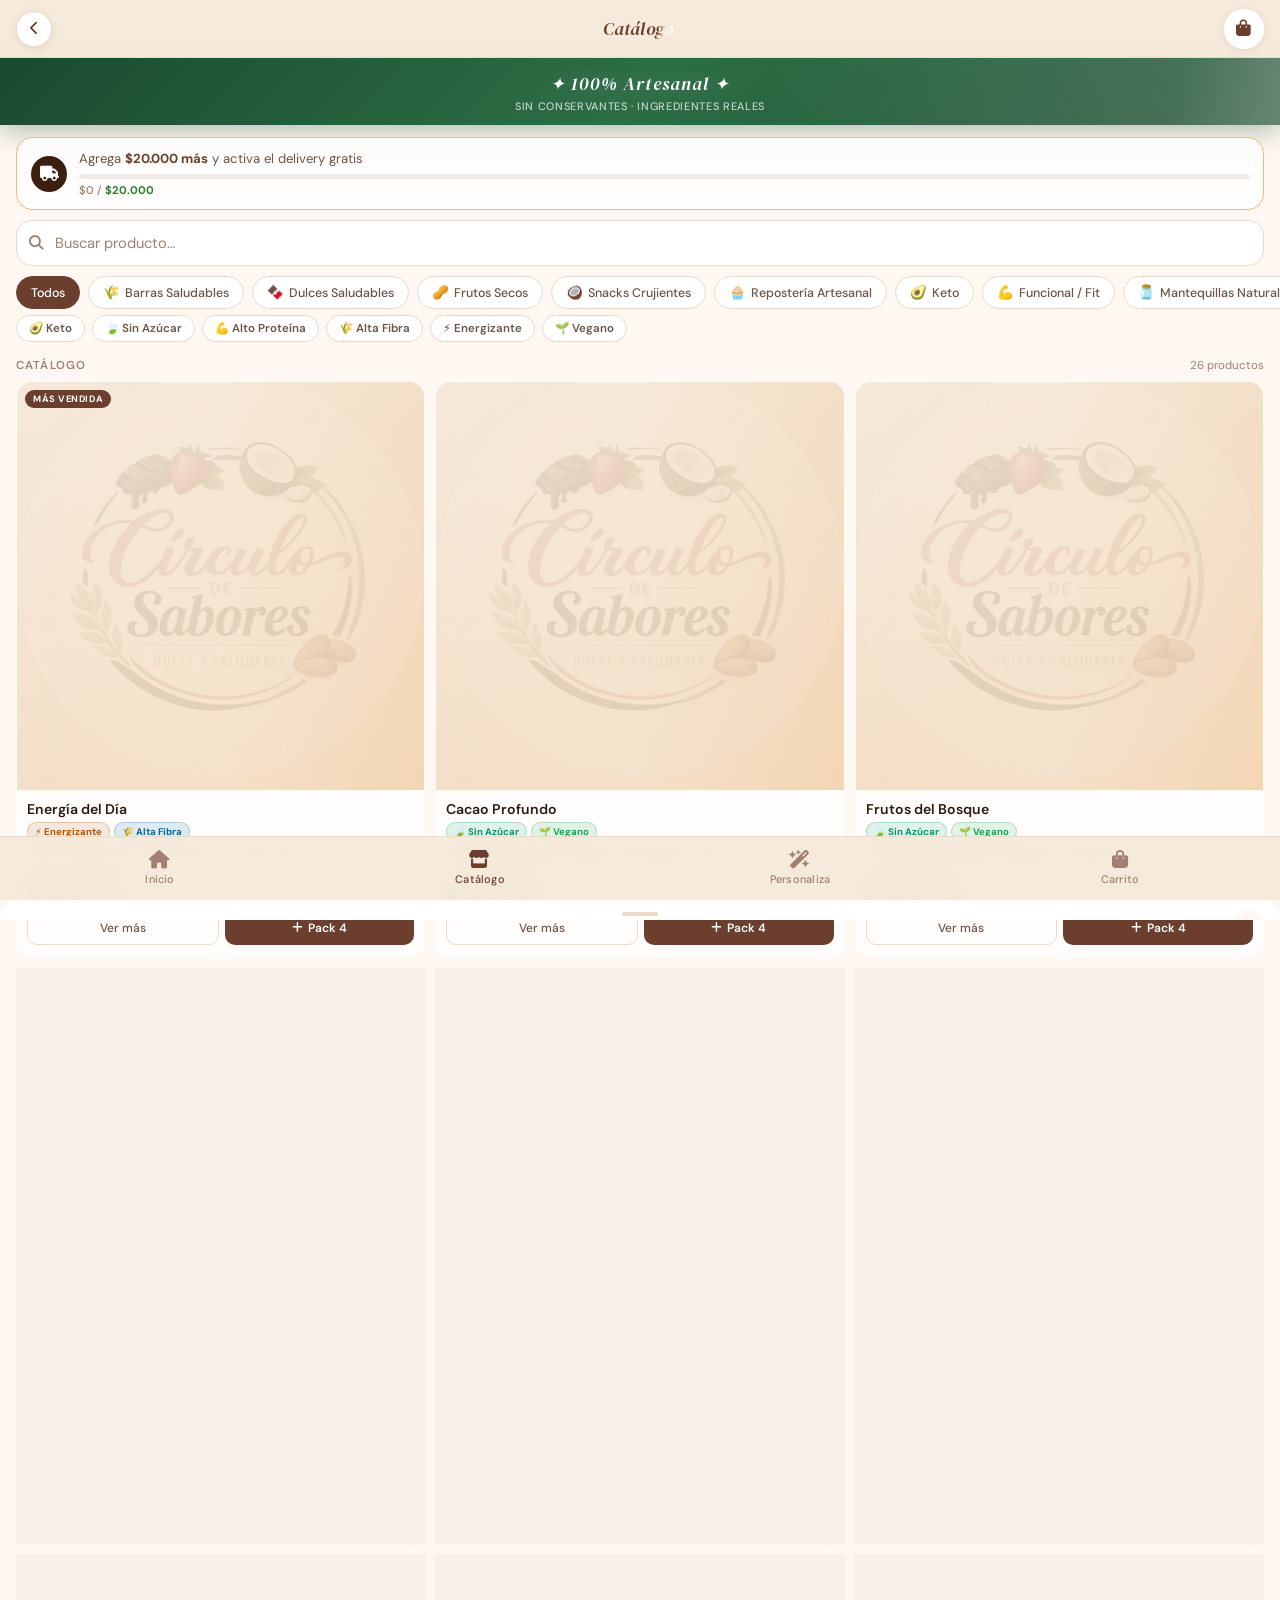
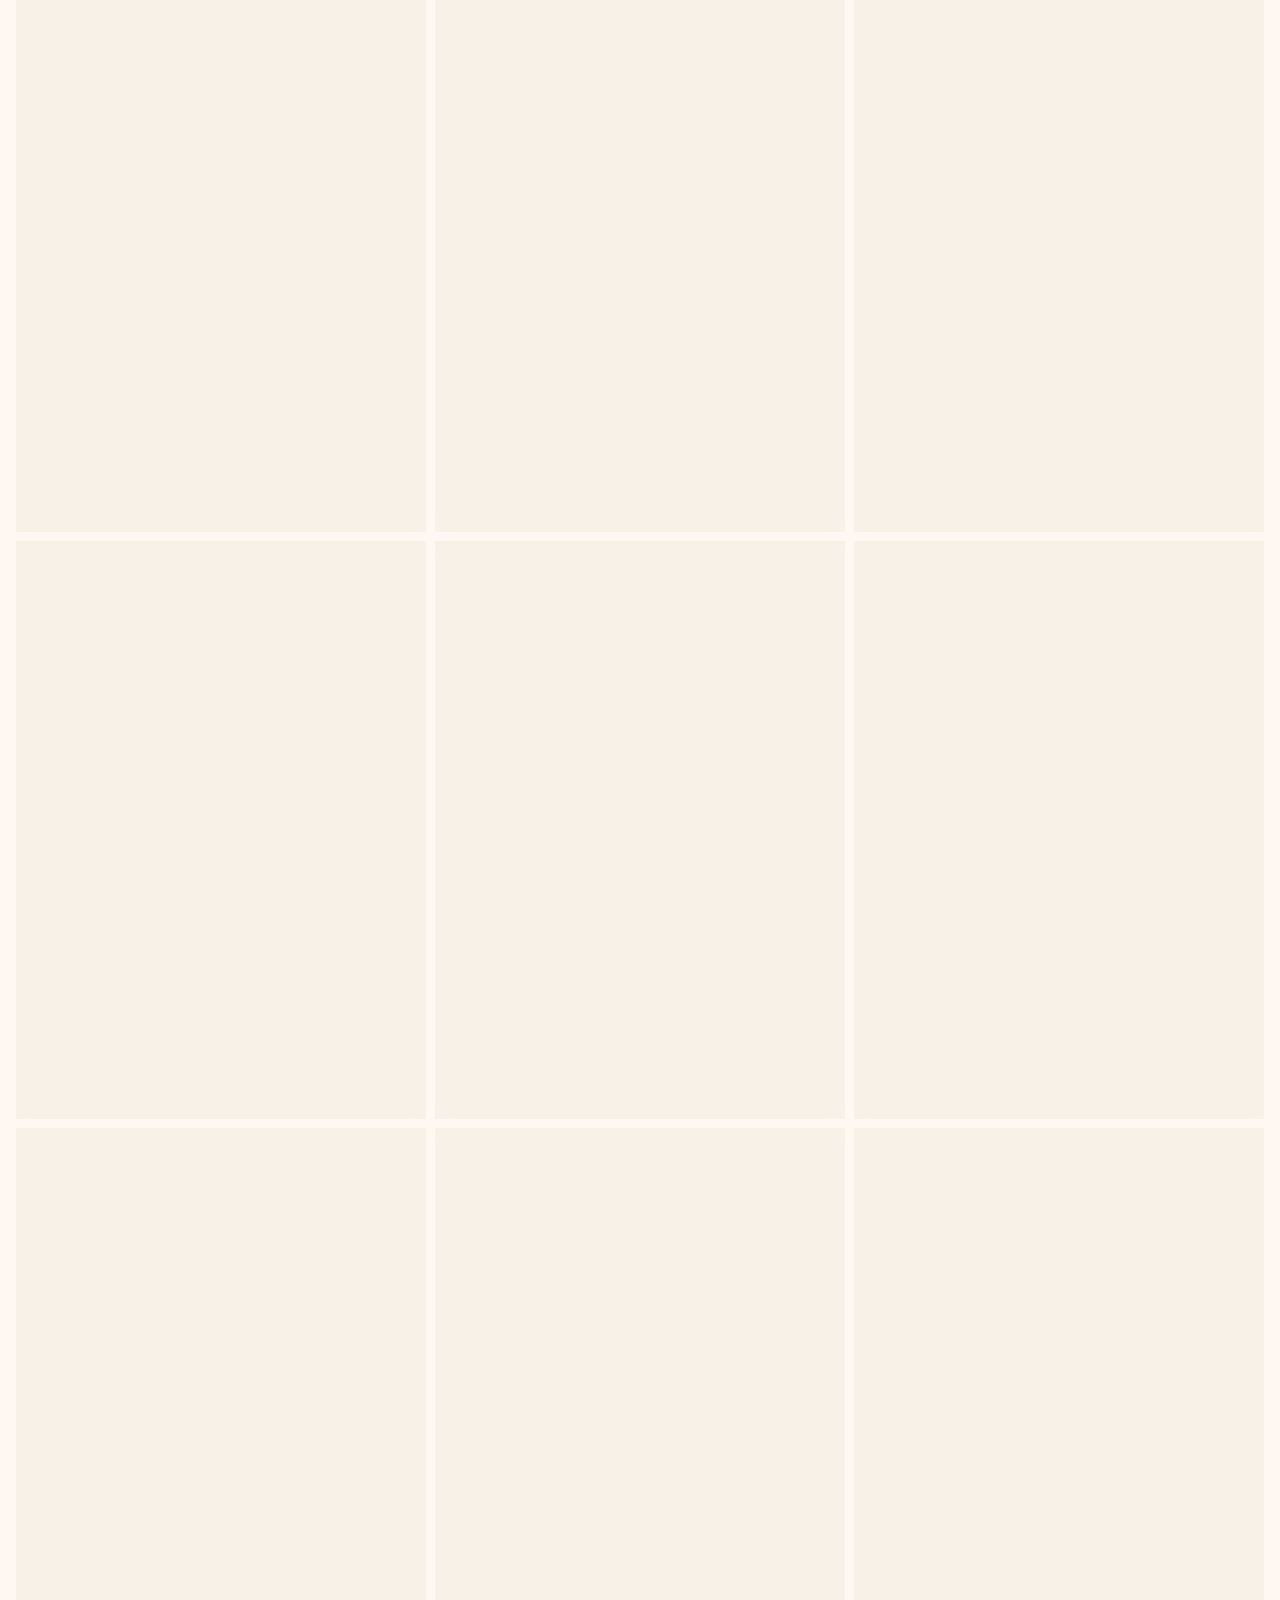
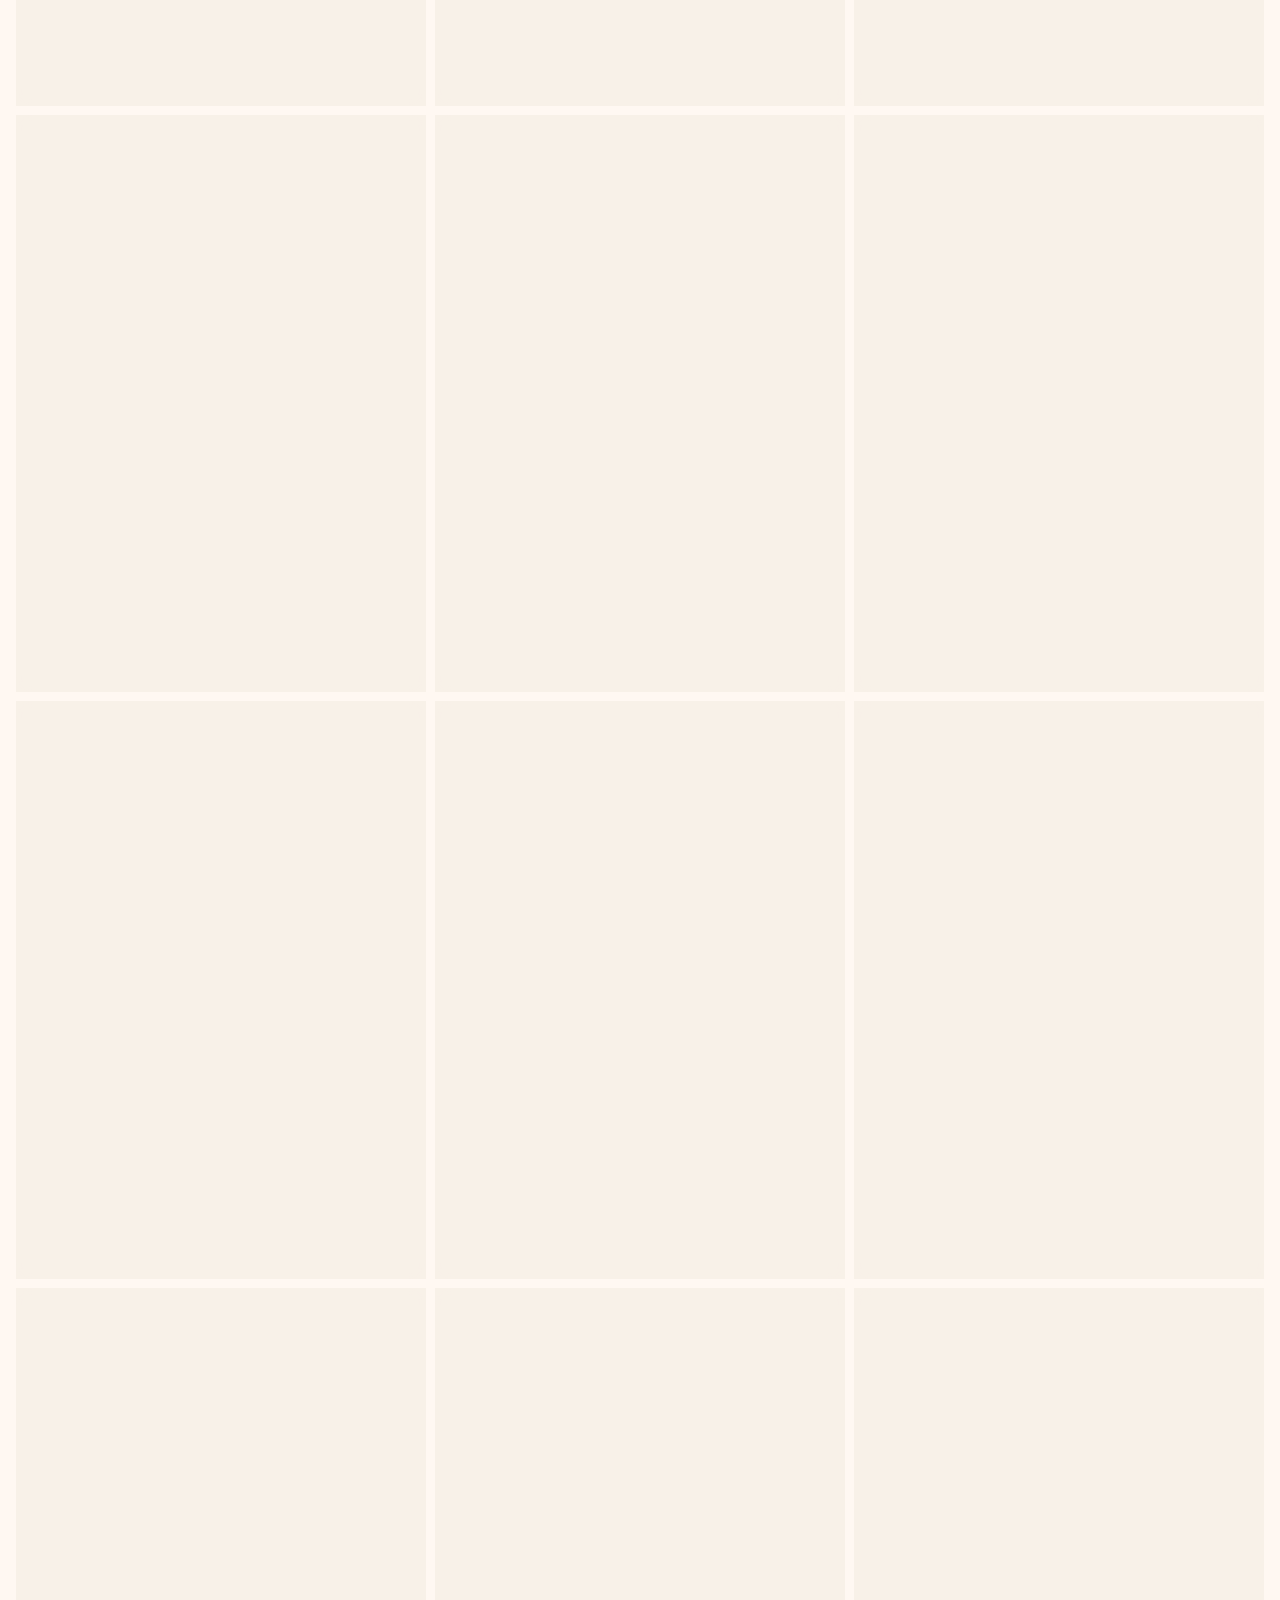
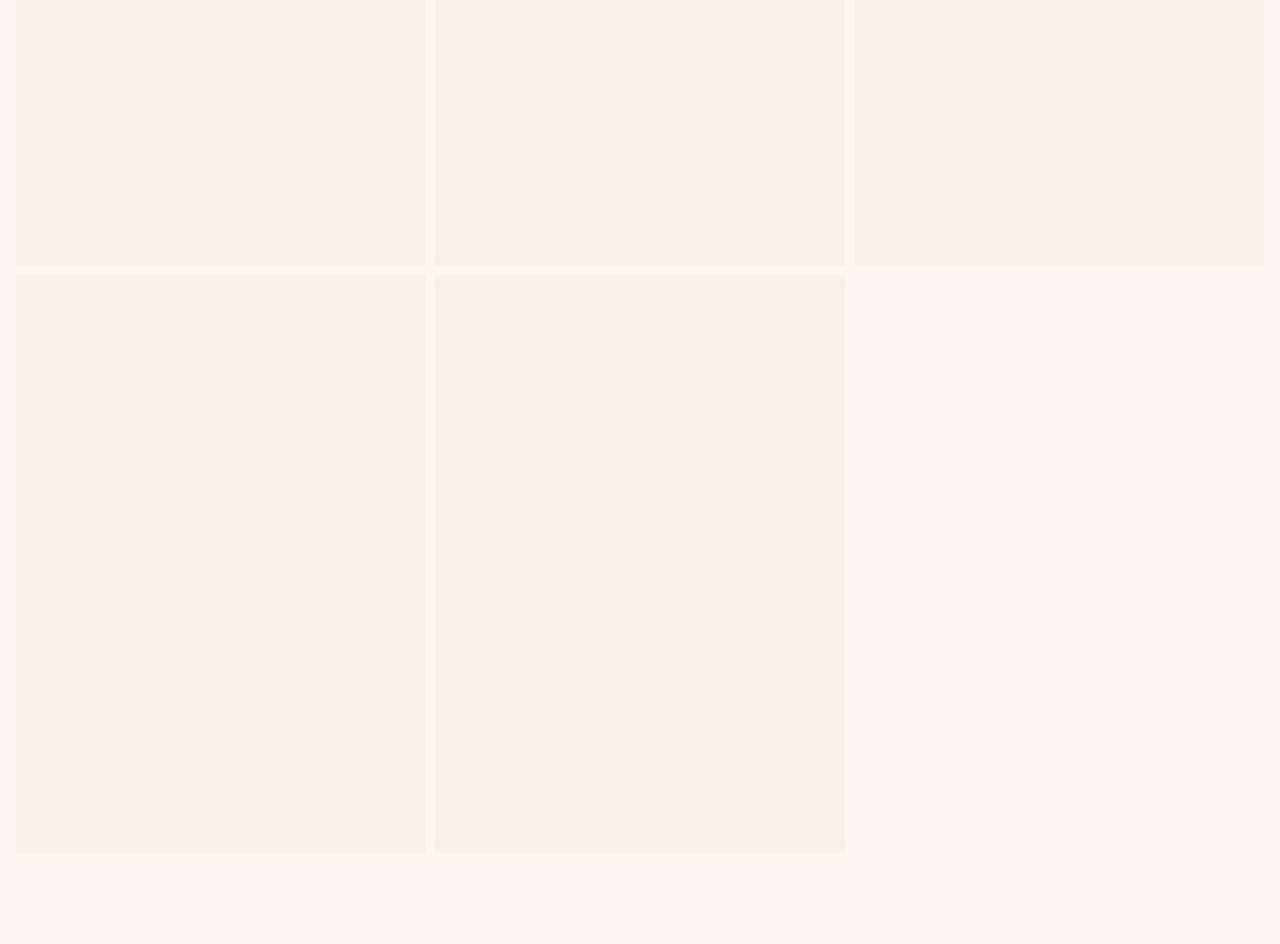
==== commit efd713b2: "Add files via upload" ====
--- a/catalogo.html
+++ b/catalogo.html
@@ -18,7 +18,8 @@
     .delivery-banner { margin: 12px 16px 0; }
     .sticky-filters { position:sticky;top:var(--navbar-h);z-index:50;background:var(--bg);padding-bottom:4px; }
     .delivery-highlight { color:var(--success); }
-    /* modal */
+
+    /* ── PRODUCT MODAL ── */
     .modal-backdrop { position:fixed;inset:0;background:rgba(0,0,0,.48);z-index:400;display:none;backdrop-filter:blur(3px);-webkit-backdrop-filter:blur(3px); }
     .modal-backdrop.open { display:block; }
     .product-modal { position:fixed;bottom:0;left:0;right:0;background:var(--surface);border-radius:var(--r-l) var(--r-l) 0 0;z-index:401;max-height:92vh;overflow-y:auto;transform:translateY(100%);transition:transform .35s cubic-bezier(.4,0,.2,1);scrollbar-width:none;padding-bottom:env(safe-area-inset-bottom); }
@@ -30,14 +31,57 @@
     .modal-img { width:100%;aspect-ratio:4/3;background:linear-gradient(140deg,var(--navbar) 0%,var(--accent-l) 100%);overflow:hidden;position:relative;display:flex;align-items:center;justify-content:center; }
     .modal-img img { width:100%;height:100%;object-fit:cover;position:absolute;inset:0; }
     .modal-body { padding:18px 16px 24px; }
-    /* footer nav */
+
+    /* ── CART MODAL ── */
+    /* Reutiliza .modal-backdrop y .product-modal con z-index mayor */
+    #cart-backdrop { z-index:402; }
+    #cart-modal   { z-index:403; }
+
+    /* Filas de ítems del carrito */
+    .crt-item {
+      display:flex; align-items:center; gap:10px;
+      padding:12px 0; border-bottom:1px solid var(--border);
+    }
+    .crt-emoji { font-size:1.5rem; flex-shrink:0; }
+    .crt-info  { flex:1; min-width:0; }
+    .crt-name  { font-weight:600; font-size:.88rem; color:var(--text); white-space:nowrap; overflow:hidden; text-overflow:ellipsis; }
+    .crt-type  { font-size:.75rem; color:var(--text-3); margin-top:2px; }
+    .crt-price { font-weight:700; font-size:.9rem; color:var(--primary); flex-shrink:0; }
+    .crt-rm    {
+      width:28px; height:28px; border-radius:50%;
+      background:var(--bg); color:var(--text-3);
+      display:flex; align-items:center; justify-content:center;
+      font-size:.75rem; flex-shrink:0; cursor:pointer;
+      border: 1px solid var(--border);
+      transition: background .15s, color .15s;
+    }
+    .crt-rm:active { background:var(--error); color:#fff; border-color:var(--error); }
+    .crt-total-row {
+      display:flex; justify-content:space-between; align-items:center;
+      padding:14px 0 10px;
+      font-weight:700; font-size:1rem; color:var(--text);
+    }
+    .crt-delivery-ok {
+      display:flex; align-items:center; gap:8px;
+      font-size:.8rem; color:var(--success); margin-bottom:4px;
+    }
+    .crt-delivery-pending { font-size:.8rem; color:var(--text-2); margin-bottom:4px; }
+    .crt-empty {
+      text-align:center; padding:40px 16px;
+    }
+    .crt-empty-icon { font-size:3rem; margin-bottom:14px; }
+    .crt-empty-title { font-family:var(--font-display); font-size:1.3rem; color:var(--text); margin-bottom:8px; }
+    .crt-empty-sub { font-size:.88rem; color:var(--text-2); }
+
+    /* ── FOOTER NAV ── */
     .page-footer-nav { position:fixed;bottom:0;left:0;right:0;height:var(--footer-h);background:rgba(245,233,218,.95);backdrop-filter:blur(8px);-webkit-backdrop-filter:blur(8px);display:flex;align-items:center;justify-content:space-around;border-top:1px solid var(--border);z-index:100;padding-bottom:env(safe-area-inset-bottom); }
-    .page-foot-btn { flex:1;height:100%;display:flex;flex-direction:column;align-items:center;justify-content:center;gap:3px;color:var(--text-3);font-size:.68rem;font-weight:500;letter-spacing:.02em;position:relative;text-decoration:none; }
+    .page-foot-btn { flex:1;height:100%;display:flex;flex-direction:column;align-items:center;justify-content:center;gap:3px;color:var(--text-3);font-size:.68rem;font-weight:500;letter-spacing:.02em;position:relative;text-decoration:none;background:none;border:none;cursor:pointer;-webkit-tap-highlight-color:transparent; }
     .page-foot-btn i { font-size:1.15rem; }
     .page-foot-btn.active { color:var(--primary); }
     .page-foot-badge { position:absolute;top:8px;right:calc(50% - 18px);min-width:16px;height:16px;background:var(--primary);color:#fff;border-radius:8px;font-size:.6rem;font-weight:700;display:flex;align-items:center;justify-content:center;padding:0 3px; }
     .page-foot-badge.hidden { display:none; }
-    /* artesanal */
+
+    /* ── ARTESANAL BLOCK ── */
     .artesanal-block { position:relative;overflow:hidden;background:linear-gradient(135deg,#1a4a2e 0%,#2d6e46 50%,#1a4a2e 100%);padding:14px 20px 12px;display:flex;flex-direction:column;align-items:center;justify-content:center;text-align:center;gap:3px;animation:artesanal-levitate 3.2s ease-in-out infinite;box-shadow:0 6px 28px rgba(26,74,46,.35); }
     .artesanal-shimmer { position:absolute;inset:0;z-index:1;pointer-events:none;background:linear-gradient(105deg,transparent 30%,rgba(255,255,255,.18) 46%,rgba(255,255,255,.32) 50%,rgba(255,255,255,.18) 54%,transparent 70%);background-size:200% 100%;animation:shimmer-slide 2.8s ease-in-out infinite; }
     @keyframes shimmer-slide { 0%{background-position:200% 0}100%{background-position:-200% 0} }
@@ -48,15 +92,19 @@
 </head>
 <body>
 
+  <!-- NAVBAR -->
   <nav class="navbar">
-    <a href="index.html" class="nav-back-btn" aria-label="Volver"><i class="fa-solid fa-chevron-left"></i></a>
+    <a href="index.html" class="nav-back-btn" aria-label="Volver al inicio"><i class="fa-solid fa-chevron-left"></i></a>
     <span class="nav-brand-text" style="font-family:var(--font-display);font-style:italic;color:var(--primary);font-size:1.1rem">Catálogo</span>
     <div class="nav-actions">
       <div id="cart-badge-nav" class="cart-badge-nav hidden">0</div>
-      <a href="index.html" class="nav-btn" aria-label="Carrito" style="text-decoration:none"><i class="fa-solid fa-bag-shopping"></i></a>
+      <button class="nav-btn" onclick="CartModal.open()" aria-label="Ver carrito">
+        <i class="fa-solid fa-bag-shopping"></i>
+      </button>
     </div>
   </nav>
 
+  <!-- CONTENIDO PRINCIPAL -->
   <div class="page-scroll">
     <div class="artesanal-block">
       <div class="artesanal-shimmer"></div>
@@ -93,7 +141,9 @@
     <div class="products-grid" id="products-grid" style="padding:0 16px 20px"></div>
   </div>
 
+  <!-- PRODUCT MODAL BACKDROP -->
   <div class="modal-backdrop" id="modal-backdrop" onclick="CatPage.closeModal()"></div>
+  <!-- PRODUCT MODAL -->
   <div class="product-modal" id="product-modal">
     <div class="modal-handle-wrap">
       <div class="modal-handle"></div>
@@ -102,22 +152,61 @@
     <div id="modal-content"></div>
   </div>
 
+  <!-- CART MODAL BACKDROP -->
+  <div class="modal-backdrop" id="cart-backdrop" onclick="CartModal.close()"></div>
+  <!-- CART MODAL -->
+  <div class="product-modal" id="cart-modal">
+    <div class="modal-handle-wrap">
+      <div class="modal-handle"></div>
+      <button class="modal-close-btn" onclick="CartModal.close()"><i class="fa-solid fa-xmark"></i></button>
+    </div>
+    <div id="cart-modal-content"></div>
+  </div>
+
+  <!-- FOOTER NAV -->
   <footer class="page-footer-nav">
-    <a href="index.html" class="page-foot-btn"><i class="fa-solid fa-house"></i><span>Inicio</span></a>
-    <a href="catalogo.html" class="page-foot-btn active"><i class="fa-solid fa-store"></i><span>Catálogo</span></a>
+    <a href="index.html"          class="page-foot-btn"><i class="fa-solid fa-house"></i><span>Inicio</span></a>
+    <a href="catalogo.html"       class="page-foot-btn active"><i class="fa-solid fa-store"></i><span>Catálogo</span></a>
     <a href="personalizados.html" class="page-foot-btn"><i class="fa-solid fa-wand-magic-sparkles"></i><span>Personaliza</span></a>
-    <a href="catalogo.html" class="page-foot-btn" id="foot-cart-link" onclick="window.scrollTo({top:document.body.scrollHeight,behavior:'smooth'});return false;">
+    <button class="page-foot-btn" onclick="CartModal.open()">
       <i class="fa-solid fa-bag-shopping"></i><span>Carrito</span>
       <span class="page-foot-badge hidden" id="foot-cart-count">0</span>
-    </a>
+    </button>
   </footer>
 
   <script src="data-layer.js"></script>
   <script>
   'use strict';
-  const TAGS={keto:{label:'Keto',icon:'🥑',color:'#5b4fcf'},sin_azucar:{label:'Sin Azúcar',icon:'🍃',color:'#059669'},alto_proteina:{label:'Alto Proteína',icon:'💪',color:'#c2410c'},alta_fibra:{label:'Alta Fibra',icon:'🌾',color:'#0369a1'},energizante:{label:'Energizante',icon:'⚡',color:'#b45309'},vegano:{label:'Vegano',icon:'🌱',color:'#16a34a'}};
-  const CATEGORY_META={todos:{label:'Todos',emoji:'🌿'},barras:{label:'Barras Saludables',emoji:'🌾'},dulces:{label:'Dulces Saludables',emoji:'🍫'},frutos:{label:'Frutos Secos',emoji:'🥜'},snacks:{label:'Snacks Crujientes',emoji:'🥥'},reposteria:{label:'Repostería Artesanal',emoji:'🧁'},keto:{label:'Keto',emoji:'🥑'},funcional:{label:'Funcional / Fit',emoji:'💪'},mantequillas:{label:'Mantequillas Naturales',emoji:'🫙'},granolas:{label:'Granolas y Desayunos',emoji:'🥣'},superfoods:{label:'Superfoods',emoji:'✨'},packs:{label:'Packs y Combos',emoji:'📦'}};
-  const BASE_PRODUCTS=[
+
+  /* ── CONSTANTES ────────────────────────────────────────── */
+  const DELIVERY_FREE_THRESHOLD = 20000;
+  const WHATSAPP_NUMBER = '56950147783';
+
+  const TAGS = {
+    keto:          { label:'Keto',          icon:'🥑', color:'#5b4fcf' },
+    sin_azucar:    { label:'Sin Azúcar',    icon:'🍃', color:'#059669' },
+    alto_proteina: { label:'Alto Proteína', icon:'💪', color:'#c2410c' },
+    alta_fibra:    { label:'Alta Fibra',    icon:'🌾', color:'#0369a1' },
+    energizante:   { label:'Energizante',   icon:'⚡', color:'#b45309' },
+    vegano:        { label:'Vegano',        icon:'🌱', color:'#16a34a' },
+  };
+
+  const CATEGORY_META = {
+    todos:        { label:'Todos',                  emoji:'🌿' },
+    barras:       { label:'Barras Saludables',      emoji:'🌾' },
+    dulces:       { label:'Dulces Saludables',      emoji:'🍫' },
+    frutos:       { label:'Frutos Secos',           emoji:'🥜' },
+    snacks:       { label:'Snacks Crujientes',      emoji:'🥥' },
+    reposteria:   { label:'Repostería Artesanal',   emoji:'🧁' },
+    keto:         { label:'Keto',                   emoji:'🥑' },
+    funcional:    { label:'Funcional / Fit',        emoji:'💪' },
+    mantequillas: { label:'Mantequillas Naturales', emoji:'🫙' },
+    granolas:     { label:'Granolas y Desayunos',   emoji:'🥣' },
+    superfoods:   { label:'Superfoods',             emoji:'✨' },
+    packs:        { label:'Packs y Combos',         emoji:'📦' },
+  };
+
+  const BASE_PRODUCTS = [
     {id:'bar-energia',name:'Energía del Día',category:'barras',emoji:'🌾',desc:'Avena, miel de ulmo, semillas de chía y frutos secos. Energía real sin azúcar refinada.',priceUnit:1500,pricePack4:5400,pricePack8:10000,badge:'Más vendida',badgeStyle:'',tags:['energizante','alta_fibra'],attrs:['Sin conservantes','Artesanal']},
     {id:'bar-cacao',name:'Cacao Profundo',category:'barras',emoji:'🍫',desc:'Cacao 70%, avellanas y dátiles. Antioxidantes naturales en cada mordida.',priceUnit:1600,pricePack4:5760,pricePack8:10560,badge:null,badgeStyle:'',tags:['sin_azucar','vegano'],attrs:['Cacao ≥70%','Sin azúcar añadida']},
     {id:'bar-frutos',name:'Frutos del Bosque',category:'barras',emoji:'🫐',desc:'Arándanos, frambuesas liofilizadas y semillas de linaza. Fresco y nutritivo.',priceUnit:1600,pricePack4:5760,pricePack8:10560,badge:null,badgeStyle:'',tags:['sin_azucar','vegano','alta_fibra'],attrs:['Sin azúcar añadida','Antioxidante']},
@@ -146,28 +235,176 @@
     {id:'pack-keto-semanal',name:'Pack Keto Semanal',category:'packs',emoji:'🥑',desc:'Surtido semanal keto: barras, galletas, chips y snack. Todo lo que necesitas.',priceUnit:12000,pricePack4:43200,pricePack8:79200,badge:'Keto ✓',badgeStyle:'badge-keto',tags:['keto','sin_azucar'],attrs:['7 productos','Keto garantizado']},
   ];
 
-  const DELIVERY_FREE_THRESHOLD = 20000;
-  const $  = (s,c=document) => c.querySelector(s);
-  const $$ = (s,c=document) => [...c.querySelectorAll(s)];
+  /* ── HELPERS ───────────────────────────────────────────── */
+  const $  = (s, c = document) => c.querySelector(s);
+  const $$ = (s, c = document) => [...c.querySelectorAll(s)];
   const fmt = n => '$' + n.toLocaleString('es-CL');
 
-  function getPackInfo(p,type){const m={unit:{units:1,price:p.priceUnit,label:'1 unidad'},pack4:{units:4,price:p.pricePack4,label:'Pack x4'},pack8:{units:8,price:p.pricePack8,label:'Pack x8'}};return m[type]||m.unit;}
-
-  const CatCart={
-    _items:[],
-    load(){CatCart._items=DataLayer.cart.load();},
-    save(){DataLayer.cart.save(CatCart._items);},
-    total(){return CatCart._items.reduce((s,i)=>s+i.priceTotal,0);},
-    count(){return CatCart._items.reduce((s,i)=>s+i.qty,0);},
-    add(p,type,qty){const info=getPackInfo(p,type);const ex=CatCart._items.find(i=>i.id===p.id&&i.type===type);if(ex){ex.qty+=qty;ex.units=ex.qty*info.units;ex.priceTotal=ex.qty*info.price;}else{CatCart._items.push({id:p.id,name:p.name,emoji:p.emoji,type,typeLabel:info.label,qty,units:qty*info.units,priceUnit:info.price,priceTotal:qty*info.price});}CatCart.save();CatPage.refreshBadge();CatPage.refreshDeliveryBanner();}
+  function getPackInfo(p, type) {
+    const m = {
+      unit:  { units:1, price:p.priceUnit,  label:'1 unidad' },
+      pack4: { units:4, price:p.pricePack4, label:'Pack x4'  },
+      pack8: { units:8, price:p.pricePack8, label:'Pack x8'  },
+    };
+    return m[type] || m.unit;
+  }
+
+  function showCatToast(msg, icon = '✓') {
+    $$('.toast').forEach(t => t.remove());
+    const el = document.createElement('div');
+    el.className = 'toast';
+    el.innerHTML = `<span>${icon}</span><span>${msg}</span>`;
+    document.body.appendChild(el);
+    setTimeout(() => el.remove(), 2100);
+  }
+
+  /* ── CARRITO (CatCart) ─────────────────────────────────── */
+  const CatCart = {
+    _items: [],
+
+    load()  { CatCart._items = DataLayer.cart.load(); },
+    save()  { DataLayer.cart.save(CatCart._items); },
+    total() { return CatCart._items.reduce((s, i) => s + i.priceTotal, 0); },
+    count() { return CatCart._items.reduce((s, i) => s + i.qty, 0); },
+
+    add(p, type, qty) {
+      const info = getPackInfo(p, type);
+      const ex   = CatCart._items.find(i => i.id === p.id && i.type === type);
+      if (ex) {
+        ex.qty += qty;
+        ex.units      = ex.qty * info.units;
+        ex.priceTotal = ex.qty * info.price;
+      } else {
+        CatCart._items.push({
+          id: p.id, name: p.name, emoji: p.emoji,
+          type, typeLabel: info.label, qty,
+          units: qty * info.units,
+          priceUnit: info.price,
+          priceTotal: qty * info.price,
+        });
+      }
+      CatCart.save();
+      CatPage.refreshBadge();
+      CatPage.refreshDeliveryBanner();
+    },
+
+    remove(id, type) {
+      CatCart._items = CatCart._items.filter(i => !(i.id === id && i.type === type));
+      CatCart.save();
+      CatPage.refreshBadge();
+      CatPage.refreshDeliveryBanner();
+    },
   };
 
-  const CatState={searchQuery:'',activeCategory:'todos',activeTag:null,modalProduct:null,modalType:'unit',modalQty:1};
-
-  function showCatToast(msg,icon='✓'){$$('.toast').forEach(t=>t.remove());const el=document.createElement('div');el.className='toast';el.innerHTML=`<span>${icon}</span><span>${msg}</span>`;document.body.appendChild(el);setTimeout(()=>el.remove(),2100);}
-
-  const CatPage={
-    init(){
+  /* ── ESTADO DEL CATÁLOGO ───────────────────────────────── */
+  const CatState = {
+    searchQuery: '',
+    activeCategory: 'todos',
+    activeTag: null,
+    modalProduct: null,
+    modalType: 'unit',
+    modalQty: 1,
+  };
+
+  /* ── CARRITO MODAL ─────────────────────────────────────── */
+  const CartModal = {
+    open() {
+      this.render();
+      $('#cart-modal').classList.add('open');
+      $('#cart-backdrop').classList.add('open');
+      document.body.style.overflow = 'hidden';
+    },
+
+    close() {
+      $('#cart-modal').classList.remove('open');
+      $('#cart-backdrop').classList.remove('open');
+      document.body.style.overflow = '';
+    },
+
+    render() {
+      const items = CatCart._items;
+      const total = CatCart.total();
+      const isFree = total >= DELIVERY_FREE_THRESHOLD;
+      const remaining = DELIVERY_FREE_THRESHOLD - total;
+      const content = $('#cart-modal-content');
+      if (!content) return;
+
+      if (items.length === 0) {
+        content.innerHTML = `
+          <div class="crt-empty">
+            <div class="crt-empty-icon">🛒</div>
+            <h3 class="crt-empty-title">Tu carrito está vacío</h3>
+            <p class="crt-empty-sub">Agrega productos desde el catálogo para comenzar tu pedido.</p>
+          </div>`;
+        return;
+      }
+
+      const rows = items.map(item => `
+        <div class="crt-item">
+          <span class="crt-emoji">${item.emoji}</span>
+          <div class="crt-info">
+            <div class="crt-name">${item.name}</div>
+            <div class="crt-type">${item.typeLabel} × ${item.qty}</div>
+          </div>
+          <span class="crt-price">${fmt(item.priceTotal)}</span>
+          <button class="crt-rm" onclick="CartModal.remove('${item.id}','${item.type}')" aria-label="Eliminar ${item.name}">
+            <i class="fa-solid fa-xmark"></i>
+          </button>
+        </div>`).join('');
+
+      const deliveryLine = isFree
+        ? `<div class="crt-delivery-ok"><i class="fa-solid fa-circle-check"></i> ¡Delivery gratis activado! 🎉</div>`
+        : `<div class="crt-delivery-pending">Agrega <strong>${fmt(remaining)}</strong> más para delivery gratis 🚚</div>`;
+
+      content.innerHTML = `
+        <div style="padding:8px 16px 28px">
+          <h3 style="font-family:var(--font-display);font-size:1.4rem;color:var(--text);margin-bottom:4px">
+            Mi Carrito
+          </h3>
+          ${rows}
+          <div class="crt-total-row">
+            <span>Total del pedido</span>
+            <span>${fmt(total)}</span>
+          </div>
+          ${deliveryLine}
+          <button class="btn-add-full" style="margin-top:16px;width:100%" onclick="CartModal.checkout()">
+            <i class="fa-brands fa-whatsapp"></i>
+            Pedir por WhatsApp · ${fmt(total)}
+          </button>
+        </div>`;
+    },
+
+    remove(id, type) {
+      CatCart.remove(id, type);
+      this.render();
+    },
+
+    checkout() {
+      const items = CatCart._items;
+      if (items.length === 0) return;
+      const total = CatCart.total();
+      const lines = items.map(i =>
+        `  ${i.emoji} *${i.name}* — ${i.typeLabel} ×${i.qty}: ${fmt(i.priceTotal)}`
+      ).join('\n');
+      const now   = new Date();
+      const fecha = now.toLocaleDateString('es-CL');
+      const hora  = now.toLocaleTimeString('es-CL', { hour:'2-digit', minute:'2-digit' });
+      const msg   = encodeURIComponent(
+        `🌿 *PEDIDO — Círculo de Sabores*\n` +
+        `📅 ${fecha} · ${hora}\n` +
+        `─────────────────────\n` +
+        `🛒 *Detalle:*\n${lines}\n` +
+        `─────────────────────\n` +
+        `💰 *Total: ${fmt(total)}*\n` +
+        `\n_Enviado desde circulodesabores.cl_`
+      );
+      window.open(`https://wa.me/${WHATSAPP_NUMBER}?text=${msg}`, '_blank');
+    },
+  };
+
+  /* ── CATÁLOGO ──────────────────────────────────────────── */
+  const CatPage = {
+    init() {
       DataLayer.init();
       CatCart.load();
       CatPage.renderCategoryFilters();
@@ -175,81 +412,295 @@
       CatPage.renderGrid();
       CatPage.refreshBadge();
       CatPage.refreshDeliveryBanner();
-      const inp=$('#search-input');
-      if(inp)inp.addEventListener('input',e=>{CatState.searchQuery=e.target.value;$('#search-clear').style.display=e.target.value?'flex':'none';CatPage.renderGrid();});
-    },
-    refreshBadge(){const c=CatCart.count();const nb=$('#cart-badge-nav');const fb=$('#foot-cart-count');if(nb){nb.textContent=c;nb.classList.toggle('hidden',c===0);}if(fb){fb.textContent=c;fb.classList.toggle('hidden',c===0);}},
-    refreshDeliveryBanner(){
-      const total=CatCart.total();const isFree=total>=DELIVERY_FREE_THRESHOLD;const remaining=Math.max(0,DELIVERY_FREE_THRESHOLD-total);const progress=Math.min(100,(total/DELIVERY_FREE_THRESHOLD)*100);
-      const banner=$('#delivery-banner');if(banner)banner.className='delivery-banner'+(isFree?' unlocked':'');
-      const icon=banner?.querySelector('.db-icon-wrap i');if(icon)icon.className=`fa-solid fa-${isFree?'circle-check':'truck'}`;
-      const textEl=$('#db-text');if(textEl)textEl.innerHTML=isFree?`<strong>¡Delivery gratis activado! 🎉</strong> Tu pedido supera los <strong style="color:var(--success)">$20.000</strong>`:`Agrega <strong>$${remaining.toLocaleString('es-CL')} más</strong> y activa el delivery gratis`;
-      const fill=$('#db-fill');if(fill)fill.style.width=progress+'%';
-      const label=$('#db-label');if(label)label.innerHTML=`$${total.toLocaleString('es-CL')} / <strong style="color:var(--success)">$20.000</strong>`;
-    },
-    renderCategoryFilters(){
-      const wrap=$('#cat-filters');if(!wrap)return;
-      wrap.innerHTML=Object.keys(CATEGORY_META).map(c=>{const meta=CATEGORY_META[c];const isAll=c==='todos';return`<button class="filter-btn ${CatState.activeCategory===c?'active':''}" data-cat="${c}" onclick="CatPage.setCategory('${c}')">${!isAll?`<span class="filter-emoji">${meta.emoji}</span> `:''} ${isAll?'Todos':meta.label}</button>`;}).join('');
-    },
-    renderTagFilters(){
-      const wrap=$('#tag-filters');if(!wrap)return;
-      wrap.innerHTML=Object.entries(TAGS).map(([key,tag])=>`<button class="tag-filter-btn ${CatState.activeTag===key?'active':''}" data-tag="${key}" onclick="CatPage.toggleTag('${key}')" style="--tag-color:${tag.color}">${tag.icon} ${tag.label}</button>`).join('');
-    },
-    setCategory(cat){
-      CatState.activeCategory=cat;
-      $$('.filter-btn').forEach(b=>b.classList.toggle('active',b.dataset.cat===cat));
-      const lbl=$('#section-label-text');if(lbl)lbl.textContent=cat==='todos'?'Catálogo':(CATEGORY_META[cat]?.label||'Catálogo');
+
+      const inp = $('#search-input');
+      if (inp) inp.addEventListener('input', e => {
+        CatState.searchQuery = e.target.value;
+        $('#search-clear').style.display = e.target.value ? 'flex' : 'none';
+        CatPage.renderGrid();
+      });
+    },
+
+    refreshBadge() {
+      const c  = CatCart.count();
+      const nb = $('#cart-badge-nav');
+      const fb = $('#foot-cart-count');
+      if (nb) { nb.textContent = c; nb.classList.toggle('hidden', c === 0); }
+      if (fb) { fb.textContent = c; fb.classList.toggle('hidden', c === 0); }
+    },
+
+    refreshDeliveryBanner() {
+      const total    = CatCart.total();
+      const isFree   = total >= DELIVERY_FREE_THRESHOLD;
+      const remaining = Math.max(0, DELIVERY_FREE_THRESHOLD - total);
+      const progress = Math.min(100, (total / DELIVERY_FREE_THRESHOLD) * 100);
+
+      const banner = $('#delivery-banner');
+      if (banner) banner.className = 'delivery-banner' + (isFree ? ' unlocked' : '');
+
+      const icon = banner?.querySelector('.db-icon-wrap i');
+      if (icon) icon.className = `fa-solid fa-${isFree ? 'circle-check' : 'truck'}`;
+
+      const textEl = $('#db-text');
+      if (textEl) textEl.innerHTML = isFree
+        ? `<strong>¡Delivery gratis activado! 🎉</strong> Tu pedido supera los <strong style="color:var(--success)">$20.000</strong>`
+        : `Agrega <strong>$${remaining.toLocaleString('es-CL')} más</strong> y activa el delivery gratis`;
+
+      const fill = $('#db-fill');
+      if (fill) fill.style.width = progress + '%';
+
+      const label = $('#db-label');
+      if (label) label.innerHTML = `$${total.toLocaleString('es-CL')} / <strong style="color:var(--success)">$20.000</strong>`;
+    },
+
+    renderCategoryFilters() {
+      const wrap = $('#cat-filters');
+      if (!wrap) return;
+      wrap.innerHTML = Object.keys(CATEGORY_META).map(c => {
+        const meta  = CATEGORY_META[c];
+        const isAll = c === 'todos';
+        return `<button class="filter-btn ${CatState.activeCategory === c ? 'active' : ''}" data-cat="${c}" onclick="CatPage.setCategory('${c}')">
+          ${!isAll ? `<span class="filter-emoji">${meta.emoji}</span> ` : ''}${isAll ? 'Todos' : meta.label}
+        </button>`;
+      }).join('');
+    },
+
+    renderTagFilters() {
+      const wrap = $('#tag-filters');
+      if (!wrap) return;
+      wrap.innerHTML = Object.entries(TAGS).map(([key, tag]) =>
+        `<button class="tag-filter-btn ${CatState.activeTag === key ? 'active' : ''}" data-tag="${key}"
+                 onclick="CatPage.toggleTag('${key}')" style="--tag-color:${tag.color}">
+          ${tag.icon} ${tag.label}
+        </button>`
+      ).join('');
+    },
+
+    setCategory(cat) {
+      CatState.activeCategory = cat;
+      $$('.filter-btn').forEach(b => b.classList.toggle('active', b.dataset.cat === cat));
+      const lbl = $('#section-label-text');
+      if (lbl) lbl.textContent = cat === 'todos' ? 'Catálogo' : (CATEGORY_META[cat]?.label || 'Catálogo');
       CatPage.renderGrid();
     },
-    toggleTag(tag){
-      CatState.activeTag=CatState.activeTag===tag?null:tag;
-      $$('.tag-filter-btn').forEach(b=>b.classList.toggle('active',b.dataset.tag===CatState.activeTag));
+
+    toggleTag(tag) {
+      CatState.activeTag = CatState.activeTag === tag ? null : tag;
+      $$('.tag-filter-btn').forEach(b => b.classList.toggle('active', b.dataset.tag === CatState.activeTag));
       CatPage.renderGrid();
     },
-    clearSearch(){CatState.searchQuery='';const inp=$('#search-input');if(inp)inp.value='';$('#search-clear').style.display='none';CatPage.renderGrid();},
-    clearFilters(){CatState.searchQuery='';CatState.activeCategory='todos';CatState.activeTag=null;const inp=$('#search-input');if(inp)inp.value='';$$('.filter-btn').forEach(b=>b.classList.toggle('active',b.dataset.cat==='todos'));$$('.tag-filter-btn').forEach(b=>b.classList.remove('active'));CatPage.renderGrid();},
-    renderGrid(){
-      const products=DataLayer.products.getActive();const q=CatState.searchQuery.toLowerCase();
-      const filtered=products.filter(p=>{const mC=CatState.activeCategory==='todos'||p.category===CatState.activeCategory;const mT=!CatState.activeTag||(p.tags&&p.tags.includes(CatState.activeTag));const mS=!q||p.name.toLowerCase().includes(q)||(p.desc||'').toLowerCase().includes(q);return mC&&mT&&mS;});
-      const countEl=$('#section-count');if(countEl)countEl.textContent=`${filtered.length} producto${filtered.length!==1?'s':''}`;
-      const grid=$('#products-grid');if(!grid)return;
-      if(filtered.length===0){grid.innerHTML=`<div class="no-results" style="grid-column:1/-1"><i class="fa-solid fa-magnifying-glass"></i><p>Sin resultados${CatState.searchQuery?` para "<strong>${CatState.searchQuery}</strong>"`:" para este filtro"}</p><button class="btn-ghost" onclick="CatPage.clearFilters()">Limpiar filtros</button></div>`;return;}
-      grid.innerHTML=filtered.map(p=>CatPage._cardHTML(p)).join('');
-    },
-    _cardHTML(p){
-      const disc4=Math.round((1-p.pricePack4/(p.priceUnit*4))*100);const imgPath=`images/productos/${p.id}/1.jpg`;
-      const tagPills=(p.tags||[]).slice(0,2).map(t=>{const tag=TAGS[t];return tag?`<span class="card-tag-pill" style="--tag-color:${tag.color}">${tag.icon} ${tag.label}</span>`:''}).join('');
-      return`<div class="product-card" onclick="CatPage.openModal('${p.id}')">${p.badge?`<span class="card-badge ${p.badgeStyle||''}">${p.badge}</span>`:''}<div class="card-img-placeholder"><img src="${imgPath}" alt="${p.name}" loading="lazy" onerror="this.style.display='none';this.nextElementSibling.style.display='flex'"/><div class="card-img-fallback" style="display:none"><img src="images/logo.png" class="fallback-logo" alt=""/><div class="fallback-beige-overlay"></div><span class="fallback-nophoto">No-Photo</span></div></div><div class="card-body"><div class="card-name">${p.name}</div>${tagPills?`<div class="card-tags">${tagPills}</div>`:''}<div class="card-desc">${(p.desc||'').substring(0,52)}…</div><div class="card-pricing"><div class="card-price-unit">Unidad <span>${fmt(p.priceUnit)}</span></div>${disc4>0?`<div class="card-price-pack"><i class="fa-solid fa-tag"></i> Pack x4 (−${disc4}%)</div>`:''}</div><div class="card-actions"><button class="btn-card-detail" onclick="event.stopPropagation();CatPage.openModal('${p.id}')">Ver más</button><button class="btn-card-add" onclick="event.stopPropagation();CatPage.quickAdd('${p.id}')"><i class="fa-solid fa-plus"></i> Pack 4</button></div></div></div>`;
-    },
-    quickAdd(id){const p=DataLayer.products.getById(id);if(!p)return;CatCart.add(p,'pack4',1);showCatToast(`Pack x4 de ${p.name} agregado`,'✓');},
-    openModal(id){
-      const p=DataLayer.products.getById(id);if(!p)return;
-      CatState.modalProduct=p;CatState.modalType='unit';CatState.modalQty=1;
+
+    clearSearch() {
+      CatState.searchQuery = '';
+      const inp = $('#search-input');
+      if (inp) inp.value = '';
+      $('#search-clear').style.display = 'none';
+      CatPage.renderGrid();
+    },
+
+    clearFilters() {
+      CatState.searchQuery = '';
+      CatState.activeCategory = 'todos';
+      CatState.activeTag = null;
+      const inp = $('#search-input');
+      if (inp) inp.value = '';
+      $$('.filter-btn').forEach(b => b.classList.toggle('active', b.dataset.cat === 'todos'));
+      $$('.tag-filter-btn').forEach(b => b.classList.remove('active'));
+      CatPage.renderGrid();
+    },
+
+    renderGrid() {
+      const products = DataLayer.products.getActive();
+      const q = CatState.searchQuery.toLowerCase();
+      const filtered = products.filter(p => {
+        const mC = CatState.activeCategory === 'todos' || p.category === CatState.activeCategory;
+        const mT = !CatState.activeTag || (p.tags && p.tags.includes(CatState.activeTag));
+        const mS = !q || p.name.toLowerCase().includes(q) || (p.desc || '').toLowerCase().includes(q);
+        return mC && mT && mS;
+      });
+
+      const countEl = $('#section-count');
+      if (countEl) countEl.textContent = `${filtered.length} producto${filtered.length !== 1 ? 's' : ''}`;
+
+      const grid = $('#products-grid');
+      if (!grid) return;
+
+      if (filtered.length === 0) {
+        grid.innerHTML = `<div class="no-results" style="grid-column:1/-1">
+          <i class="fa-solid fa-magnifying-glass"></i>
+          <p>Sin resultados${CatState.searchQuery ? ` para "<strong>${CatState.searchQuery}</strong>"` : ' para este filtro'}</p>
+          <button class="btn-ghost" onclick="CatPage.clearFilters()">Limpiar filtros</button>
+        </div>`;
+        return;
+      }
+
+      grid.innerHTML = filtered.map(p => CatPage._cardHTML(p)).join('');
+    },
+
+    _cardHTML(p) {
+      const disc4    = Math.round((1 - p.pricePack4 / (p.priceUnit * 4)) * 100);
+      const imgPath  = `images/productos/${p.id}/1.jpg`;
+      const tagPills = (p.tags || []).slice(0, 2).map(t => {
+        const tag = TAGS[t];
+        return tag ? `<span class="card-tag-pill" style="--tag-color:${tag.color}">${tag.icon} ${tag.label}</span>` : '';
+      }).join('');
+
+      return `<div class="product-card" onclick="CatPage.openModal('${p.id}')">
+        ${p.badge ? `<span class="card-badge ${p.badgeStyle || ''}">${p.badge}</span>` : ''}
+        <div class="card-img-placeholder">
+          <img src="${imgPath}" alt="${p.name}" loading="lazy"
+               onerror="this.style.display='none';this.nextElementSibling.style.display='flex'"/>
+          <div class="card-img-fallback" style="display:none">
+            <img src="images/logo.png" class="fallback-logo" alt=""/>
+            <div class="fallback-beige-overlay"></div>
+            <span class="fallback-nophoto">No-Photo</span>
+          </div>
+        </div>
+        <div class="card-body">
+          <div class="card-name">${p.name}</div>
+          ${tagPills ? `<div class="card-tags">${tagPills}</div>` : ''}
+          <div class="card-desc">${(p.desc || '').substring(0, 52)}…</div>
+          <div class="card-pricing">
+            <div class="card-price-unit">Unidad <span>${fmt(p.priceUnit)}</span></div>
+            ${disc4 > 0 ? `<div class="card-price-pack"><i class="fa-solid fa-tag"></i> Pack x4 (−${disc4}%)</div>` : ''}
+          </div>
+          <div class="card-actions">
+            <button class="btn-card-detail" onclick="event.stopPropagation();CatPage.openModal('${p.id}')">Ver más</button>
+            <button class="btn-card-add"    onclick="event.stopPropagation();CatPage.quickAdd('${p.id}')"><i class="fa-solid fa-plus"></i> Pack 4</button>
+          </div>
+        </div>
+      </div>`;
+    },
+
+    quickAdd(id) {
+      const p = DataLayer.products.getById(id);
+      if (!p) return;
+      CatCart.add(p, 'pack4', 1);
+      showCatToast(`Pack x4 de ${p.name} agregado`, '✓');
+    },
+
+    openModal(id) {
+      const p = DataLayer.products.getById(id);
+      if (!p) return;
+      CatState.modalProduct = p;
+      CatState.modalType = 'unit';
+      CatState.modalQty  = 1;
       CatPage._renderModal();
-      $('#product-modal')?.classList.add('open');
-      $('#modal-backdrop')?.classList.add('open');
-      document.body.style.overflow='hidden';
-    },
-    closeModal(){$('#product-modal')?.classList.remove('open');$('#modal-backdrop')?.classList.remove('open');document.body.style.overflow='';},
-    _renderModal(){
-      const p=CatState.modalProduct;if(!p)return;const type=CatState.modalType;const qty=CatState.modalQty;const info=getPackInfo(p,type);const total=info.price*qty;
-      const disc4=Math.round((1-p.pricePack4/(p.priceUnit*4))*100);const disc8=Math.round((1-p.pricePack8/(p.priceUnit*8))*100);const imgPath=`images/productos/${p.id}/1.jpg`;
-      const tagChips=(p.tags||[]).map(t=>{const tag=TAGS[t];return tag?`<span class="product-tag-chip" style="--tag-color:${tag.color}">${tag.icon} ${tag.label}</span>`:''}).join('');
-      const typeBtn=(t,lbl,q,price,save)=>`<div class="type-btn ${type===t?'selected':''}" onclick="CatPage.selectModalType('${t}')"><div class="tb-label">${lbl}</div><div class="tb-qty">${q}</div><div class="tb-price">${fmt(price)}</div>${save?`<div class="tb-save">−${save}%</div>`:''}</div>`;
-      const content=$('#modal-content');if(!content)return;
-      content.innerHTML=`<div class="modal-img"><img src="${imgPath}" alt="${p.name}" onerror="this.style.display='none';this.nextElementSibling.style.display='flex'"/><div class="card-img-fallback" style="display:none;width:100%;height:100%"><img src="images/logo.png" class="fallback-logo fallback-logo-lg" alt=""/><div class="fallback-beige-overlay"></div><span class="fallback-nophoto">No-Photo</span></div></div><div class="modal-body"><div class="product-meta-row"><span class="product-category-tag">${CATEGORY_META[p.category]?.emoji||''} ${CATEGORY_META[p.category]?.label||p.category}</span>${tagChips}</div><h2 class="product-name">${p.name}</h2>${(p.attrs||[]).length?`<div class="product-attrs">${(p.attrs||[]).map(a=>`<span class="product-attr-pill">${a}</span>`).join('')}</div>`:''}<p class="product-desc">${p.desc}</p><div class="type-selector">${typeBtn('unit','Unidad','1 ud.',p.priceUnit,0)}${typeBtn('pack4','Pack','4 uds.',p.pricePack4,disc4)}${typeBtn('pack8','Pack','8 uds.',p.pricePack8,disc8)}</div><div class="counter-row"><span class="counter-label">Cantidad</span><div class="counter"><button class="counter-btn" onclick="CatPage.changeModalQty(-1)">−</button><span class="counter-val" id="modal-qty">${qty}</span><button class="counter-btn" onclick="CatPage.changeModalQty(1)">+</button></div></div><div class="total-row"><span class="tr-label">Total</span><span class="tr-amount" id="modal-total">${fmt(total)}</span></div><button class="btn-add-full" id="modal-add-btn" onclick="CatPage.addModalToCart()"><i class="fa-solid fa-bag-shopping"></i> Agregar al carrito · ${fmt(total)}</button><a href="index.html" class="btn-secondary" style="display:flex;align-items:center;justify-content:center;gap:8px;margin-top:10px;text-decoration:none"><i class="fa-solid fa-bag-shopping"></i> Ir al carrito</a></div>`;
-    },
-    selectModalType(t){CatState.modalType=t;CatState.modalQty=1;CatPage._renderModal();},
-    changeModalQty(delta){
-      CatState.modalQty=Math.max(1,CatState.modalQty+delta);const p=CatState.modalProduct;const info=getPackInfo(p,CatState.modalType);const total=info.price*CatState.modalQty;
-      const qtyEl=$('#modal-qty');const totalEl=$('#modal-total');const addBtn=$('#modal-add-btn');
-      if(qtyEl)qtyEl.textContent=CatState.modalQty;if(totalEl)totalEl.textContent=fmt(total);if(addBtn)addBtn.innerHTML=`<i class="fa-solid fa-bag-shopping"></i> Agregar al carrito · ${fmt(total)}`;
-    },
-    addModalToCart(){
-      const p=CatState.modalProduct;if(!p)return;CatCart.add(p,CatState.modalType,CatState.modalQty);const labels={unit:'1 unidad',pack4:'Pack x4',pack8:'Pack x8'};
-      showCatToast(`${p.name} (${labels[CatState.modalType]}) agregado`,'🛍️');CatPage.closeModal();
+      $('#product-modal').classList.add('open');
+      $('#modal-backdrop').classList.add('open');
+      document.body.style.overflow = 'hidden';
+    },
+
+    closeModal() {
+      $('#product-modal').classList.remove('open');
+      $('#modal-backdrop').classList.remove('open');
+      document.body.style.overflow = '';
+    },
+
+    _renderModal() {
+      const p    = CatState.modalProduct;
+      if (!p) return;
+      const type = CatState.modalType;
+      const qty  = CatState.modalQty;
+      const info = getPackInfo(p, type);
+      const total = info.price * qty;
+      const disc4 = Math.round((1 - p.pricePack4 / (p.priceUnit * 4)) * 100);
+      const disc8 = Math.round((1 - p.pricePack8 / (p.priceUnit * 8)) * 100);
+      const imgPath = `images/productos/${p.id}/1.jpg`;
+
+      const tagChips = (p.tags || []).map(t => {
+        const tag = TAGS[t];
+        return tag ? `<span class="product-tag-chip" style="--tag-color:${tag.color}">${tag.icon} ${tag.label}</span>` : '';
+      }).join('');
+
+      const typeBtn = (t, lbl, q, price, save) =>
+        `<div class="type-btn ${type === t ? 'selected' : ''}" onclick="CatPage.selectModalType('${t}')">
+          <div class="tb-label">${lbl}</div>
+          <div class="tb-qty">${q}</div>
+          <div class="tb-price">${fmt(price)}</div>
+          ${save ? `<div class="tb-save">−${save}%</div>` : ''}
+        </div>`;
+
+      const content = $('#modal-content');
+      if (!content) return;
+
+      content.innerHTML = `
+        <div class="modal-img">
+          <img src="${imgPath}" alt="${p.name}"
+               onerror="this.style.display='none';this.nextElementSibling.style.display='flex'"/>
+          <div class="card-img-fallback" style="display:none;width:100%;height:100%">
+            <img src="images/logo.png" class="fallback-logo fallback-logo-lg" alt=""/>
+            <div class="fallback-beige-overlay"></div>
+            <span class="fallback-nophoto">No-Photo</span>
+          </div>
+        </div>
+        <div class="modal-body">
+          <div class="product-meta-row">
+            <span class="product-category-tag">${CATEGORY_META[p.category]?.emoji || ''} ${CATEGORY_META[p.category]?.label || p.category}</span>
+            ${tagChips}
+          </div>
+          <h2 class="product-name">${p.name}</h2>
+          ${(p.attrs || []).length ? `<div class="product-attrs">${p.attrs.map(a => `<span class="product-attr-pill">${a}</span>`).join('')}</div>` : ''}
+          <p class="product-desc">${p.desc}</p>
+          <div class="type-selector">
+            ${typeBtn('unit',  'Unidad', '1 ud.',  p.priceUnit,  0)}
+            ${typeBtn('pack4', 'Pack',   '4 uds.', p.pricePack4, disc4)}
+            ${typeBtn('pack8', 'Pack',   '8 uds.', p.pricePack8, disc8)}
+          </div>
+          <div class="counter-row">
+            <span class="counter-label">Cantidad</span>
+            <div class="counter">
+              <button class="counter-btn" onclick="CatPage.changeModalQty(-1)">−</button>
+              <span class="counter-val" id="modal-qty">${qty}</span>
+              <button class="counter-btn" onclick="CatPage.changeModalQty(1)">+</button>
+            </div>
+          </div>
+          <div class="total-row">
+            <span class="tr-label">Total</span>
+            <span class="tr-amount" id="modal-total">${fmt(total)}</span>
+          </div>
+          <button class="btn-add-full" id="modal-add-btn" onclick="CatPage.addModalToCart()">
+            <i class="fa-solid fa-bag-shopping"></i>
+            Agregar al carrito · ${fmt(total)}
+          </button>
+          <button class="btn-secondary" style="display:flex;align-items:center;justify-content:center;gap:8px;margin-top:10px;width:100%;cursor:pointer;padding:13px 24px"
+                  onclick="CatPage.closeModal(); CartModal.open()">
+            <i class="fa-solid fa-bag-shopping"></i>
+            Ver carrito
+          </button>
+        </div>`;
+    },
+
+    selectModalType(t) {
+      CatState.modalType = t;
+      CatState.modalQty  = 1;
+      CatPage._renderModal();
+    },
+
+    changeModalQty(delta) {
+      CatState.modalQty = Math.max(1, CatState.modalQty + delta);
+      const p     = CatState.modalProduct;
+      const info  = getPackInfo(p, CatState.modalType);
+      const total = info.price * CatState.modalQty;
+
+      const qtyEl  = $('#modal-qty');
+      const totEl  = $('#modal-total');
+      const addBtn = $('#modal-add-btn');
+      if (qtyEl)  qtyEl.textContent  = CatState.modalQty;
+      if (totEl)  totEl.textContent  = fmt(total);
+      if (addBtn) addBtn.innerHTML   = `<i class="fa-solid fa-bag-shopping"></i> Agregar al carrito · ${fmt(total)}`;
+    },
+
+    addModalToCart() {
+      const p = CatState.modalProduct;
+      if (!p) return;
+      CatCart.add(p, CatState.modalType, CatState.modalQty);
+      const labels = { unit:'1 unidad', pack4:'Pack x4', pack8:'Pack x8' };
+      showCatToast(`${p.name} (${labels[CatState.modalType]}) agregado`, '🛍️');
+      CatPage.closeModal();
     },
   };
+
   document.addEventListener('DOMContentLoaded', CatPage.init);
   </script>
 </body>
